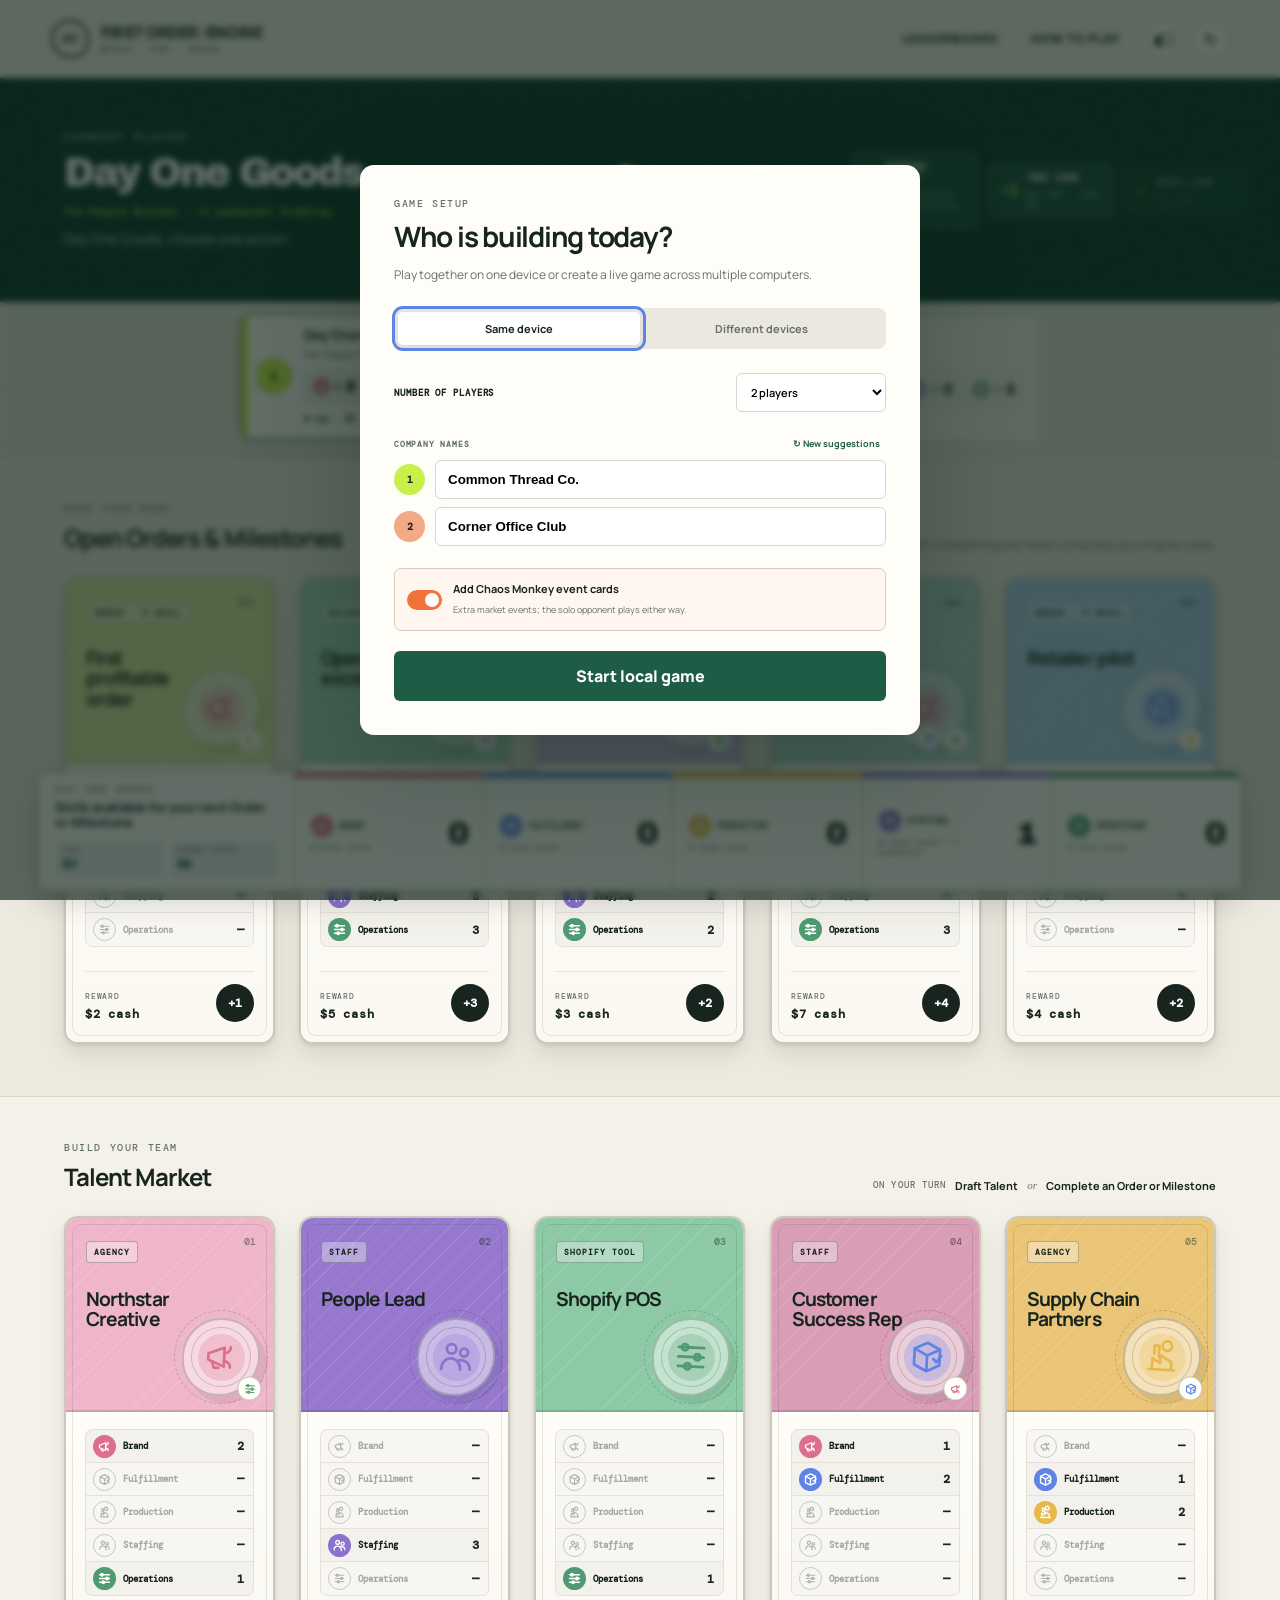
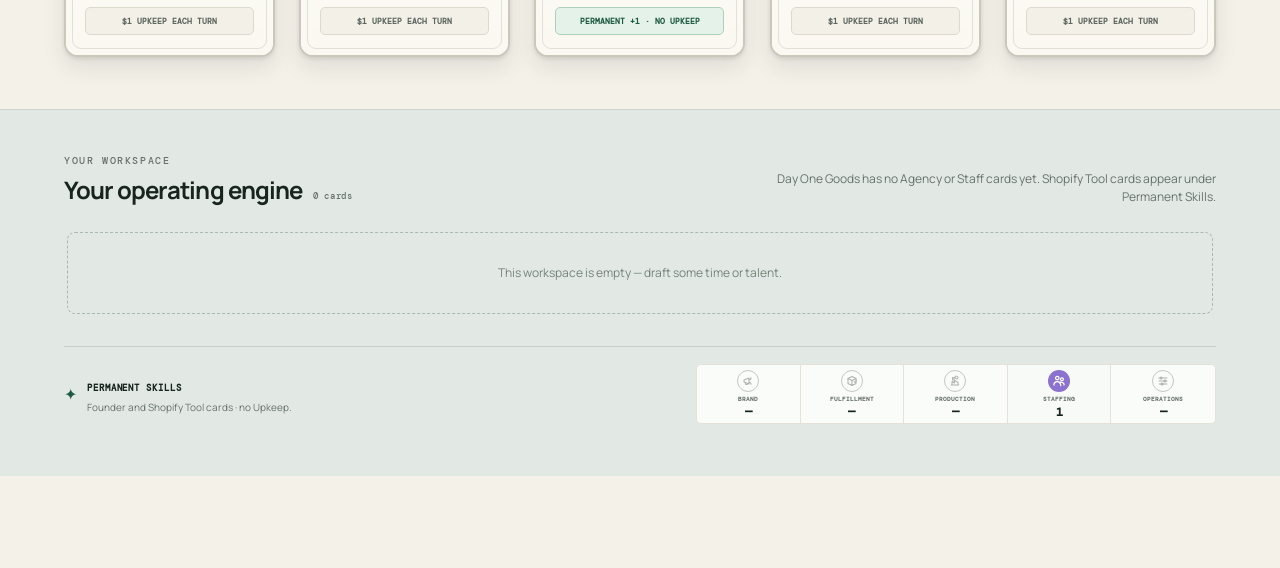
==== index.html @ 37255862 "fix: align terminology and tighten economy Assisted-By: devx/98d678c0-163e-4b59-8413-fe8a7dbfac57" ====
<!doctype html>
<html lang="en">
<head>
  <meta charset="UTF-8" />
  <meta name="viewport" content="width=device-width, initial-scale=1.0" />
  <meta name="theme-color" content="#f3f0e8" />
  <link rel="icon" href="favicon.svg" type="image/svg+xml" />
  <title>FIRST ORDER: ENGINE — an entrepreneur card game</title>
  <link rel="preconnect" href="https://fonts.googleapis.com" />
  <link rel="preconnect" href="https://fonts.gstatic.com" crossorigin />
  <link href="https://fonts.googleapis.com/css2?family=Archivo+Black&family=DM+Mono:wght@400;500&family=Manrope:wght@400;600;700;800&display=swap" rel="stylesheet" />
  <link rel="stylesheet" href="styles.css" />
  <script>
    window.quickReady = Promise.resolve(false);
    if (location.hostname.endsWith(".quick.shopify.io")) {
      window.quickReady = new Promise((resolve) => {
        const script = document.createElement("script");
        script.src = "/client/quick.js";
        script.onload = () => resolve(true);
        script.onerror = () => resolve(false);
        document.head.appendChild(script);
      });
    }
  </script>
</head>
<body>
  <svg class="icon-sprite" aria-hidden="true">
    <symbol id="icon-brand" viewBox="0 0 24 24"><path d="M4 10v4l10 4V6L4 10Z"/><path d="M14 9.5c2.2 0 4-1.8 4-4M14 14.5c2.2 0 4 1.8 4 4M6.5 15l1.2 4h3"/></symbol>
    <symbol id="icon-fulfillment" viewBox="0 0 24 24"><path d="m4 7 8-4 8 4-8 4-8-4Z"/><path d="M4 7v10l8 4 8-4V7M12 11v10"/><path d="m16 13 2 2 3-4"/></symbol>
    <symbol id="icon-production" viewBox="0 0 24 24"><path d="M4 20h16M6 20v-7l5 3v-5l7 4v5"/><path d="M7 10V5h3v7M15 8a3 3 0 1 0 0-6 3 3 0 0 0 0 6Z"/></symbol>
    <symbol id="icon-staffing" viewBox="0 0 24 24"><circle cx="9" cy="7" r="3"/><circle cx="17" cy="9" r="2.5"/><path d="M3 20c0-4 2.5-7 6-7s6 3 6 7M14 14c3.7-.8 7 1.7 7 5.5"/></symbol>
    <symbol id="icon-operations" viewBox="0 0 24 24"><path d="M4 6h16M4 12h16M4 18h16"/><circle cx="8" cy="6" r="2"/><circle cx="16" cy="12" r="2"/><circle cx="10" cy="18" r="2"/></symbol>
  </svg>
  <div class="grain" aria-hidden="true"></div>
  <header class="topbar">
    <a class="wordmark" href="#" aria-label="First Order home">
      <span class="wordmark-mark">FO</span>
      <span>FIRST ORDER: ENGINE<small>BUILD · PAY · SCALE</small></span>
    </a>
    <div class="top-actions">
      <button class="text-button" id="leaderboardButton">Leaderboard</button>
      <button class="text-button" id="howToPlayButton">How to play</button>
      <button class="icon-button" id="soundButton" aria-label="Toggle sound" title="Toggle sound">◖))</button>
      <button class="icon-button" id="newGameButton" aria-label="Start a new game" title="New game">↻</button>
    </div>
  </header>

  <main>
    <section class="dashboard" aria-label="Company dashboard">
      <div class="company-intro">
        <p class="eyebrow">CURRENT PLAYER</p>
        <h1 id="companyName">Day One Goods</h1>
        <p class="founder-label" id="founderLabel"></p>
        <p id="turnPrompt">Build something people want.</p>
      </div>
      <div class="score-card">
        <div class="chaos-banner" id="chaosBanner" hidden></div>
        <div class="endgame-banner" id="endgameBanner" hidden></div>
        <div class="score-copy"><span>REPUTATION</span><strong><b id="score">0</b> / <span id="goal">20</span></strong></div>
        <div class="progress-track"><span id="scoreProgress"></span></div>
      </div>
      <div class="company-metrics">
        <div><span class="metric-icon cash-icon">$</span><p><b id="cash">5</b><small>CASH</small></p></div>
        <div><span class="metric-icon turn-icon">T</span><p><b id="turn">1</b><small>TURN</small></p></div>
        <div><span class="metric-icon debt-icon">L</span><p><b id="debt">0</b><small>LOAN DUE</small></p></div>
        <div class="cash-actions">
          <button class="invest-button" id="refreshMarketButton" disabled><span>↻</span><p>REFRESH MARKET<small>$1 · Orders & Milestones stay</small></p></button>
          <button class="invest-button" id="takeLoanButton"><span>+$</span><p>TAKE LOAN<small>Get $5 · owe $8</small></p></button>
          <button class="invest-button" id="repayLoanButton" disabled><span>✓</span><p>REPAY LOAN<small>Pay $8</small></p></button>
        </div>
      </div>
    </section>
    <nav class="player-strip" id="playerStrip" aria-label="Players"></nav>

    <section class="board-section milestones-section">
      <div class="section-heading">
        <div><p class="eyebrow">MAKE YOUR MARK</p><h2>Open Orders & Milestones</h2></div>
        <p>Each requires 3–8 total skill. Completing one never consumes your engine cards.</p>
      </div>
      <div class="card-row milestone-row" id="milestoneRow" aria-live="polite"></div>
    </section>

    <section class="board-section market-section">
      <div class="section-heading">
        <div><p class="eyebrow">BUILD YOUR TEAM</p><h2>Talent Market</h2></div>
        <div class="turn-choice"><span>ON YOUR TURN</span><b>Draft Talent</b><i>or</i><b>Complete an Order or Milestone</b></div>
      </div>
      <div class="card-row market-row" id="marketRow" aria-live="polite"></div>
    </section>

    <section class="workspace">
      <div class="section-heading hand-heading">
        <div><p class="eyebrow">YOUR WORKSPACE</p><h2>Your operating engine <span id="handCount">0 cards</span></h2></div>
        <p id="handHint">Draft from the Talent Market to build your engine.</p>
      </div>
      <div class="skill-bank" id="skillBank" aria-label="Combined available skills"></div>
      <div class="hand" id="hand"></div>
      <div class="strengths">
        <div class="strengths-title"><span>✦</span><p><b>PERMANENT SKILLS</b><small>Founder and Shopify Tool cards · no Upkeep.</small></p></div>
        <div class="strength-list" id="strengthList"></div>
      </div>
    </section>
  </main>

  <div class="toast" id="toast" role="status" aria-live="polite"></div>

  <dialog id="objectiveDialog" class="game-dialog">
    <button class="dialog-close" id="objectiveClose" aria-label="Close">×</button>
    <div id="objectiveContent"></div>
  </dialog>

  <dialog id="rulesDialog" class="game-dialog rules-dialog">
    <button class="dialog-close" id="rulesClose" aria-label="Close">×</button>
    <p class="eyebrow">QUICK START</p>
    <h2>Build a durable engine to reach 20.</h2>
    <ol>
      <li><span>01</span><div><b>Start with cash and a Founder.</b><p>The first company starts with $5; each later company starts with $1 more. Your Founder provides one permanent skill. Draft from the Talent Market or complete an Order or Milestone each turn.</p></div></li>
      <li><span>02</span><div><b>Choose how you scale.</b><p>Agency and Staff cards provide 2–3 skill points but each costs $1 Upkeep. Shopify Tool cards provide one permanent skill with no Upkeep.</p></div></li>
      <li><span>03</span><div><b>Pay—or make cuts.</b><p>At the start of your turn, pay the full Upkeep or discard Agency and Staff cards until you can afford it.</p></div></li>
      <li><span>04</span><div><b>Borrow carefully.</b><p>A loan gives you $5 immediately but creates $8 of debt. Repaying $8 uses your turn. You cannot win while any loan remains.</p></div></li>
      <li><span>05</span><div><b>Your engine is persistent.</b><p>Completing Orders and Milestones earns Cash and Reputation without discarding engine cards. Each requires 3–8 total skill points, split across its listed skills.</p></div></li>
      <li><span>06</span><div><b>Win with 20 reputation and no debt.</b><p>Solo games finish immediately. Multiplayer games finish the current round, play one final round, and award the win to the most reputable debt-free company.</p></div></li>
      <li><span>07</span><div><b>Play against the Chaos Monkey solo.</b><p>After every solo turn, the monkey takes one card from the Talent Market. It has a 1-in-5 chance to remove an open Order or Milestone instead. Optional event cards add even more chaos.</p></div></li>
    </ol>
    <button class="primary-button" id="rulesStart">Let's build</button>
  </dialog>

  <dialog id="setupDialog" class="game-dialog setup-dialog">
    <p class="eyebrow">GAME SETUP</p>
    <h2>Who is building today?</h2>
    <p class="setup-copy">Play together on one device or create a live game across multiple computers.</p>
    <div class="mode-tabs" role="tablist">
      <button class="active" id="localModeButton" role="tab">Same device</button>
      <button id="onlineModeButton" role="tab">Different devices</button>
    </div>
    <div id="localSetupPanel">
      <label class="player-count-label">NUMBER OF PLAYERS
        <select id="playerCount"><option value="1">1 player · play against Chaos Monkey</option><option value="2" selected>2 players</option><option value="3">3 players</option><option value="4">4 players</option></select>
      </label>
      <div class="setup-names-heading"><span>COMPANY NAMES</span><button id="shuffleNamesButton" type="button">↻ New suggestions</button></div>
      <div class="player-inputs" id="playerInputs"></div>
      <label class="chaos-toggle"><input id="localChaosToggle" type="checkbox" checked /><span></span><p><b>Add Chaos Monkey event cards</b><small>Extra market events; the solo opponent plays either way.</small></p></label>
      <button class="primary-button" id="startGameButton">Start local game</button>
    </div>
    <div id="onlineSetupPanel" hidden>
      <label class="online-name-label">YOUR COMPANY NAME<input id="onlineCompanyName" maxlength="28" /></label>
      <div class="online-actions">
        <div><b>Create a game</b><p>Choose the table size and share an invite code.</p><select id="onlinePlayerCount"><option value="1">1 player · play against Chaos Monkey</option><option value="2" selected>2 players</option><option value="3">3 players</option><option value="4">4 players</option></select><label class="mini-check"><input id="onlineChaosToggle" type="checkbox" checked /> Add event cards</label><button class="primary-button" id="createOnlineButton">Create game</button></div>
        <div><b>Join a game</b><p>Enter the five-letter code from the host.</p><input id="joinCodeInput" maxlength="5" placeholder="ABCDE" /><button class="secondary-button" id="joinOnlineButton">Join game</button></div>
      </div>
      <p class="quick-note" id="quickNote">Online play is available on the Shopify Quick deployment.</p>
    </div>
  </dialog>

  <dialog id="lobbyDialog" class="game-dialog lobby-dialog">
    <p class="eyebrow">LIVE GAME LOBBY</p><h2>Invite your fellow founders</h2>
    <div class="invite-code"><span>GAME CODE</span><strong id="lobbyCode">ABCDE</strong><button id="copyInviteButton">Copy invite link</button></div>
    <div class="lobby-players" id="lobbyPlayers"></div>
    <p id="lobbyStatus">Waiting for players…</p>
    <button class="primary-button" id="launchOnlineButton" disabled>Start game</button>
  </dialog>

  <dialog id="chaosDialog" class="game-dialog chaos-dialog">
    <div class="chaos-face">🙈</div><p class="eyebrow">CHAOS MONKEY</p><h2 id="chaosTitle">Well, that escalated.</h2><p id="chaosDescription"></p>
    <div id="discardChoices"></div><button class="primary-button" id="chaosContinueButton">Continue</button>
  </dialog>

  <dialog id="upkeepDialog" class="game-dialog upkeep-dialog">
    <p class="eyebrow">TURN UPKEEP</p><h2 id="upkeepTitle">Pay your team</h2><p id="upkeepSummary"></p>
    <div id="upkeepCards" class="upkeep-cards"></div>
    <div class="upkeep-actions"><button class="secondary-button" id="upkeepLoanButton">Take $5 loan</button><button class="primary-button" id="payUpkeepButton">Pay upkeep</button></div>
  </dialog>

  <dialog id="leaderboardDialog" class="game-dialog leaderboard-dialog">
    <button class="dialog-close" id="leaderboardClose" aria-label="Close">×</button>
    <p class="eyebrow">PLAY AGAINST CHAOS MONKEY</p><h2>Fastest founders</h2><div id="leaderboardList"></div>
  </dialog>

  <dialog id="winDialog" class="game-dialog win-dialog">
    <p class="eyebrow">YOU BUILT SOMETHING REAL</p>
    <div class="win-mark">✦</div>
    <h2 id="winnerHeading"><span id="winnerName">Day One Goods</span> wins!</h2>
    <p><b id="finalScore">20 reputation</b> after <b id="finalTurns">12 total turns</b>.</p>
    <button class="secondary-button" id="viewLeaderboardButton">View Chaos Monkey leaderboard</button>
    <button class="primary-button" id="playAgainButton">Play again</button>
  </dialog>

  <script type="module" src="game.js"></script>
</body>
</html>
---- styles.css ----
:root {
  --ink: #18251f;
  --muted: #67716b;
  --paper: #f4f1e9;
  --white: #fffdf8;
  --line: #d8d5cb;
  --green: #1f5c45;
  --green-dark: #123d2e;
  --lime: #c8f04b;
  --orange: #f1733a;
  --blue: #5d84e6;
  --gold: #e7b84a;
  --pink: #dc6f8e;
  --shadow: 0 8px 24px rgba(28, 42, 34, .08), 0 2px 5px rgba(28, 42, 34, .07);
}

* { box-sizing: border-box; }
html { scroll-behavior: smooth; }
body { margin: 0; padding-bottom: 92px; color: var(--ink); background: var(--paper); font-family: Manrope, sans-serif; }
button { font: inherit; color: inherit; }
.icon-sprite { position: absolute; width: 0; height: 0; overflow: hidden; }
.skill-icon { width: 16px; height: 16px; flex: 0 0 auto; fill: none; stroke: currentColor; stroke-width: 1.8; stroke-linecap: round; stroke-linejoin: round; }
button:focus-visible, .game-card:focus-visible { outline: 3px solid var(--blue); outline-offset: 3px; }
.grain { position: fixed; inset: 0; z-index: 10; pointer-events: none; opacity: .025; background-image: url("data:image/svg+xml,%3Csvg viewBox='0 0 180 180' xmlns='http://www.w3.org/2000/svg'%3E%3Cfilter id='n'%3E%3CfeTurbulence type='fractalNoise' baseFrequency='.8' numOctaves='4' stitchTiles='stitch'/%3E%3C/filter%3E%3Crect width='100%25' height='100%25' filter='url(%23n)'/%3E%3C/svg%3E"); }

.topbar { height: 78px; padding: 0 clamp(22px, 4vw, 64px); display: flex; align-items: center; justify-content: space-between; border-bottom: 1px solid var(--line); background: rgba(244,241,233,.92); backdrop-filter: blur(12px); position: sticky; top: 0; z-index: 8; }
.wordmark { display: flex; align-items: center; gap: 12px; color: inherit; text-decoration: none; font-weight: 800; letter-spacing: -.03em; line-height: 1; }
.wordmark small { display: block; margin-top: 5px; color: var(--muted); font-family: "DM Mono", monospace; font-size: 8px; letter-spacing: .16em; }
.wordmark-mark { width: 38px; height: 38px; border: 2px solid var(--ink); border-radius: 50% 50% 45% 55%; display: grid; place-items: center; font-size: 12px; transform: rotate(-5deg); }
.top-actions { display: flex; align-items: center; gap: 10px; }
.text-button, .icon-button { border: 0; background: transparent; cursor: pointer; }
.text-button { font-size: 12px; font-weight: 800; text-transform: uppercase; letter-spacing: .08em; margin-right: 10px; }
.icon-button { width: 36px; height: 36px; border: 1px solid var(--line); border-radius: 50%; background: var(--white); }

main { overflow: hidden; }
.dashboard { min-height: 224px; padding: 38px clamp(22px, 5vw, 76px); background: var(--green-dark); color: white; display: grid; grid-template-columns: minmax(320px, 1fr) minmax(280px, 420px) minmax(520px, auto); align-items: center; gap: 32px; }
.eyebrow { margin: 0 0 7px; font: 500 10px/1 "DM Mono", monospace; letter-spacing: .16em; text-transform: uppercase; color: var(--muted); }
.dashboard .eyebrow { color: #9fc5b4; }
.company-intro .eyebrow { margin-bottom: 11px; font-size: 11px; }
.company-intro h1 { max-width: 520px; margin: 0; font-family: "Archivo Black", Manrope, sans-serif; font-size: clamp(30px, 3.1vw, 43px); font-weight: 400; letter-spacing: -.055em; line-height: .98; text-wrap: balance; }
.company-intro > p:last-child { margin: 10px 0 0; font-size: 14px; color: #c9d8d1; }
.company-intro .founder-label { margin: 12px 0 0; color: var(--lime); font: 500 10px "DM Mono"; letter-spacing: .035em; line-height: 1.4; }
.cash-actions { display: flex; gap: 7px; }
.cash-actions .invest-button { min-width: 126px; }
.score-card { margin-right: 18px; text-align: center; }
.chaos-banner { margin: -9px 0 13px; padding: 8px 11px; border: 1px solid rgba(200,240,75,.38); border-radius: 6px; background: rgba(200,240,75,.09); text-align: left; }
.chaos-banner b { display: block; color: var(--lime); font-size: 10px; }
.chaos-banner span { display: block; margin-top: 3px; color: #c2d1ca; font-size: 8px; }
.endgame-banner { margin: -9px 0 13px; padding: 9px 11px; border: 1px solid rgba(241,184,74,.52); border-radius: 6px; background: rgba(241,184,74,.13); text-align: left; }
.endgame-banner b { display: block; color: #ffd873; font: 700 9px "DM Mono"; letter-spacing: .1em; }
.endgame-banner span { display: block; margin-top: 4px; color: #d9e1dd; font-size: 9px; }
.score-copy { display: flex; align-items: baseline; justify-content: space-between; margin-bottom: 12px; font: 500 11px "DM Mono", monospace; letter-spacing: .14em; color: #aac4b8; }
.score-copy strong { color: white; font: 700 19px Manrope, sans-serif; letter-spacing: 0; }
.score-copy b { font-size: 40px; }
.progress-track { height: 9px; background: rgba(255,255,255,.14); border-radius: 99px; overflow: hidden; }
.progress-track span { display: block; width: 0; height: 100%; border-radius: inherit; background: var(--lime); transition: width .4s ease; }
.company-metrics { justify-self: end; display: flex; align-items: center; gap: 22px; }
.company-metrics > div { display: flex; align-items: center; gap: 9px; }
.metric-icon { width: 31px; height: 31px; display: grid; place-items: center; border: 1px solid #527263; border-radius: 50%; color: var(--lime); font: 500 12px "DM Mono"; }
.company-metrics p { margin: 0; line-height: 1; }
.company-metrics b { font-size: 20px; }
.company-metrics small { display: block; margin-top: 5px; color: #9fc0b1; font: 500 8px "DM Mono"; letter-spacing: .14em; }
.invest-button { display: flex; gap: 8px; align-items: center; border: 1px solid #527263; background: #1e513f; color: white; padding: 8px 12px; border-radius: 8px; cursor: pointer; text-align: left; }
.invest-button span { color: var(--lime); }
.invest-button p { font: 700 9px "DM Mono"; letter-spacing: .08em; }
.invest-button:disabled { opacity: .4; cursor: not-allowed; }
.player-strip { min-height: 120px; padding: 15px clamp(22px, 5vw, 76px); display: flex; justify-content: center; gap: 11px; border-bottom: 1px solid #c9c7bd; background: #e8e5dc; }
.player-chip { position: relative; min-width: 265px; max-width: 395px; flex: 1; display: grid; grid-template-columns: auto 1fr auto; align-items: center; gap: 8px 12px; overflow: hidden; padding: 13px 15px; border: 1px solid #cbc8be; border-radius: 10px; background: rgba(255,253,248,.72); opacity: .76; transition: transform .2s ease, box-shadow .2s ease, opacity .2s ease; }
.player-chip::before { content: ""; position: absolute; inset: 0 auto 0 0; width: 5px; background: var(--player-color); opacity: .7; }
.player-chip.active { border-color: var(--green); background: var(--white); box-shadow: 0 8px 22px rgba(28,42,34,.14); opacity: 1; transform: translateY(-3px); }
.player-chip.active::before { width: 7px; opacity: 1; }
.player-dot { width: 36px; height: 36px; flex: 0 0 auto; display: grid; place-items: center; border-radius: 50%; background: var(--player-color); box-shadow: inset 0 0 0 1px rgba(24,37,31,.1); font: 700 12px "DM Mono"; }
.player-chip p { min-width: 0; margin: 0; line-height: 1.05; }
.player-chip b { display: block; overflow: hidden; font-size: 14px; letter-spacing: -.02em; text-overflow: ellipsis; white-space: nowrap; }
.player-chip p small { display: block; margin-top: 7px; color: var(--muted); font: 500 9px "DM Mono"; line-height: 1.25; }
.player-chip em { grid-column: 3; grid-row: 1; padding: 4px 6px; border-radius: 3px; background: #e5f1d1; color: var(--green); font: 700 8px "DM Mono"; letter-spacing: .08em; }
.player-skills { grid-column: 2 / 4; display: grid; grid-template-columns: repeat(5, 1fr); gap: 3px; }
.player-skills span { display: flex; justify-content: center; align-items: center; gap: 5px; min-height: 36px; padding: 6px 7px; border: 1px solid #dcd9cf; border-radius: 5px; background: #f1efe9; font: 700 15px "DM Mono"; box-shadow: inset 0 1px 0 rgba(255,255,255,.7); }
.player-skills .skill-icon { width: 17px; height: 17px; padding: 3px; border-radius: 50%; background: var(--stat-color); color: white; stroke-width: 2.2; }
.player-skills small { color: #626e67; font: 700 10px "DM Mono"; }
.player-score { grid-column: 2 / 4; color: #526159; font: 700 9px "DM Mono"; letter-spacing: .02em; }
.player-chip .player-dot { grid-row: 1 / 4; }
.monkey-chip { align-content: center; border-color: #dfb18f; background: #fff4e9; }
.monkey-chip > strong { grid-column: 2; color: var(--orange); font: 700 13px "DM Mono"; }
.monkey-chip > small { grid-column: 2 / 4; color: var(--muted); font: 600 8px "DM Mono"; text-transform: uppercase; }

.board-section, .workspace { padding: 46px clamp(22px, 5vw, 76px) 52px; }
.milestones-section { background: #ece9df; border-bottom: 1px solid var(--line); }
.market-section { background: var(--paper); }
.section-heading { display: flex; justify-content: space-between; align-items: end; gap: 20px; margin-bottom: 23px; }
.section-heading h2 { margin: 0; font-size: 24px; letter-spacing: -.04em; }
.section-heading > p { max-width: 440px; margin: 0; font-size: 12px; line-height: 1.5; color: var(--muted); text-align: right; }
.turn-choice { display: flex; align-items: center; gap: 9px; font-size: 11px; }
.turn-choice span { font: 500 9px "DM Mono"; color: var(--muted); letter-spacing: .12em; }
.turn-choice i { color: var(--muted); font-family: Georgia, serif; }
.card-row { display: grid; gap: clamp(13px, 2vw, 24px); }
.milestone-row { grid-template-columns: repeat(5, minmax(165px, 1fr)); }
.market-row { grid-template-columns: repeat(5, minmax(165px, 1fr)); }

.game-card { min-width: 0; border: 2px solid #cbc7bb; border-radius: 14px; background: var(--white); box-shadow: 0 10px 22px rgba(28,42,34,.1), 0 2px 4px rgba(28,42,34,.1), inset 0 0 0 3px rgba(255,255,255,.55); text-align: left; padding: 0; cursor: pointer; overflow: hidden; position: relative; transition: transform .18s ease, box-shadow .18s ease, opacity .18s ease; animation: deal-in .35s both; }
.game-card::after { content: ""; position: absolute; inset: 6px; z-index: 3; border: 1px solid rgba(24,37,31,.11); border-radius: 9px; pointer-events: none; }
.game-card:hover { transform: translateY(-7px) rotate(-.5deg); box-shadow: 0 20px 38px rgba(28,42,34,.17), 0 3px 7px rgba(28,42,34,.1); }
.game-card:disabled { cursor: not-allowed; filter: saturate(.55); opacity: .62; }
.game-card:disabled:hover { transform: none; box-shadow: var(--shadow); }
.card-top { min-height: 184px; padding: 20px; position: relative; overflow: hidden; border-bottom: 2px solid rgba(24,37,31,.16); }
.card-top::before { content: ""; position: absolute; inset: 0; opacity: .22; background-image: repeating-linear-gradient(135deg, transparent 0 13px, rgba(255,255,255,.55) 13px 14px); }
.card-kind { position: relative; z-index: 2; display: inline-flex; margin: 0 0 24px; padding: 5px 7px; border: 1px solid rgba(24,37,31,.28); border-radius: 4px; background: rgba(255,255,255,.34); font: 600 8px "DM Mono"; letter-spacing: .12em; text-transform: uppercase; }
.card-top h3 { position: relative; z-index: 2; max-width: 67%; margin: 0; font-size: clamp(18px, 1.5vw, 24px); letter-spacing: -.048em; line-height: 1.06; text-wrap: balance; }
.card-body { position: relative; padding: 17px 19px 20px; background: linear-gradient(180deg, #fffdf8, #faf8f1); }
.card-art { position: absolute; z-index: 1; right: 13px; bottom: 14px; width: 78px; height: 78px; display: grid; place-items: center; border: 2px solid rgba(24,37,31,.22); border-radius: 50% 47% 52% 45%; background: rgba(255,255,255,.48); color: var(--ink); transform: rotate(3deg); box-shadow: 7px 7px 0 rgba(24,37,31,.08); }
.card-art::before, .card-art::after { content: ""; position: absolute; border: 1px solid rgba(24,37,31,.19); border-radius: 50%; }
.card-art::before { width: 58px; height: 58px; }
.card-art::after { width: 92px; height: 92px; border-style: dashed; }
.card-art .art-main { position: relative; z-index: 2; width: 38px; height: 38px; color: var(--art-color); stroke-width: 1.7; }
.art-sun { position: absolute; width: 47px; height: 47px; border-radius: 50%; background: color-mix(in srgb, var(--art-color) 25%, transparent); }
.art-support { position: absolute; z-index: 2; right: -5px; bottom: -5px; display: flex; gap: 3px; }
.art-support span { width: 24px; height: 24px; display: grid; place-items: center; border: 1px solid rgba(24,37,31,.24); border-radius: 50%; background: #fffdf8; color: var(--art-color); }
.art-support .skill-icon { width: 13px; height: 13px; stroke-width: 2; }
.stat-grid { width: 100%; display: grid; gap: 0; border: 1px solid #e5e1d7; border-radius: 7px; overflow: hidden; background: #f3f1eb; }
.stat-slot { min-height: 33px; display: grid; grid-template-columns: 23px 1fr auto; align-items: center; gap: 7px; padding: 0 9px 0 7px; border-bottom: 1px solid #e5e1d7; font: 600 9px "DM Mono", monospace; }
.stat-slot:last-child { border-bottom: 0; }
.stat-slot .skill-icon { width: 23px; height: 23px; padding: 4px; border-radius: 50%; background: var(--stat-color); color: white; stroke-width: 2.1; }
.stat-slot em { overflow: hidden; font-style: normal; text-overflow: ellipsis; }
.stat-slot strong { min-width: 18px; color: var(--ink); font-size: 12px; text-align: right; }
.stat-slot.empty { color: #a6aaa6; background: rgba(255,255,255,.35); }
.stat-slot.empty .skill-icon { background: transparent; border: 1px solid #c4c7c3; color: #aeb3af; }
.stat-grid.compact { grid-template-columns: repeat(5, minmax(29px, 1fr)); border-radius: 5px; }
.stat-grid.compact .stat-slot { min-height: 54px; display: flex; flex-direction: column; justify-content: center; gap: 3px; padding: 5px 2px; border: 0; border-right: 1px solid #e5e1d7; text-align: center; }
.stat-grid.compact .skill-icon { width: 22px; height: 22px; padding: 4px; }
.stat-grid.compact .stat-slot:last-child { border-right: 0; }
.stat-grid.compact .stat-slot em { width: 100%; color: var(--muted); font-size: 6px; text-transform: uppercase; text-overflow: clip; }
.stat-grid.compact .stat-slot strong { min-width: 0; line-height: 1; text-align: center; }
.reward { display: flex; justify-content: space-between; align-items: end; margin-top: 24px; padding-top: 12px; border-top: 1px solid #e6e2d8; }
.reward p { margin: 0; font: 500 8px "DM Mono"; color: var(--muted); letter-spacing: .1em; }
.reward strong { display: block; margin-top: 5px; font-size: 12px; color: var(--ink); }
.points { width: 38px; height: 38px; display: grid; place-items: center; background: var(--ink); color: white; border-radius: 50%; font: 700 12px "DM Mono"; }
.market-card .card-top { min-height: 194px; color: var(--ink); }
.market-card .card-kind { margin-bottom: 26px; }
.market-card .card-body { min-height: 235px; display: flex; flex-direction: column; justify-content: center; align-items: stretch; }
.card-economy { margin-top: 11px; padding: 8px; border: 1px solid #ddd9cf; border-radius: 5px; background: #f3f0e8; color: #5d675f; font: 700 8px "DM Mono"; text-align: center; text-transform: uppercase; }
.card-economy.tool { border-color: #acd0b9; background: #e5f2e9; color: var(--green); }
.upkeep-label { display: block; margin-top: 9px; color: #8a5d3d; font: 700 8px "DM Mono"; text-transform: uppercase; }
.market-card:nth-child(even):hover { transform: translateY(-5px) rotate(.35deg); }
.card-number { position: absolute; top: 17px; right: 17px; font: 500 10px "DM Mono"; opacity: .5; }

.workspace { background: #e2e9e4; border-top: 1px solid #cad4cc; min-height: 275px; }
.hand-heading h2 span { margin-left: 7px; font: 500 9px "DM Mono"; color: var(--muted); letter-spacing: .08em; }
.skill-bank { position: fixed; z-index: 15; left: clamp(12px, 3vw, 46px); right: clamp(12px, 3vw, 46px); bottom: 9px; display: grid; grid-template-columns: 1.35fr repeat(5, 1fr); gap: 1px; margin: 0; overflow: hidden; border: 1px solid #9eaea2; border-radius: 9px; background: #bdcbc1; box-shadow: 0 9px 30px rgba(20,38,29,.2); }
.skill-bank-title, .skill-total { min-height: 105px; padding: 12px 16px; background: var(--white); }
.skill-bank-title { display: flex; flex-direction: column; justify-content: center; }
.skill-bank-title .eyebrow { margin-bottom: 5px; }
.skill-bank-title b { font-size: 13px; line-height: 1.2; letter-spacing: -.015em; }
.bank-economy { display: flex; gap: 6px; margin-top: 9px; }
.bank-economy span { flex: 1; padding: 6px 7px; border-radius: 4px; background: #eef1ec; color: var(--muted); font: 600 6px "DM Mono"; letter-spacing: .06em; }
.bank-economy strong { display: block; margin-top: 2px; color: var(--green); font-size: 12px; }
.skill-total { position: relative; display: grid; grid-template-columns: 1fr auto; align-content: center; border-top: 5px solid var(--stat-color); }
.skill-total > span { display: flex; align-items: center; gap: 6px; color: #59665f; font: 700 9px "DM Mono"; text-transform: uppercase; }
.skill-total > span .skill-icon { width: 22px; height: 22px; padding: 4px; border-radius: 50%; background: var(--stat-color); color: white; stroke-width: 2.1; }
.skill-total strong { grid-row: 1 / 3; grid-column: 2; align-self: center; margin-left: 7px; font-family: "Archivo Black", Manrope, sans-serif; font-size: 32px; font-weight: 400; letter-spacing: -.05em; }
.skill-total small { margin-top: 5px; color: var(--muted); font: 500 8px "DM Mono"; }
.hand { min-height: 86px; display: flex; gap: 12px; overflow-x: auto; padding: 3px 3px 14px; }
.empty-hand { width: 100%; display: grid; place-items: center; min-height: 82px; border: 1px dashed #aab9ae; border-radius: 8px; color: #75837a; font-size: 12px; }
.hand-card { position: relative; flex: 0 0 255px; overflow: hidden; background: var(--white); border: 2px solid #c8d0ca; border-radius: 10px; padding: 14px; text-align: left; box-shadow: 0 5px 12px rgba(28,42,34,.08); }
.hand-card::before, .selectable-card::before { content: ""; position: absolute; inset: 0 0 auto; height: 7px; background: var(--card-color); }
.hand-card-title { display: flex; align-items: center; gap: 8px; margin: 3px 0 11px; }
.hand-card-title .skill-icon { width: 25px; height: 25px; padding: 5px; border-radius: 50%; background: var(--card-color); color: var(--ink); }
.hand-card-title b { display: block; margin: 0; font-size: 12px; }
.strengths { margin-top: 18px; padding-top: 17px; border-top: 1px solid #c4d0c7; display: flex; justify-content: space-between; align-items: center; gap: 20px; }
.strengths-title { display: flex; align-items: center; gap: 10px; }
.strengths-title > span { color: var(--green); }
.strengths-title p { margin: 0; }
.strengths-title b { font: 600 9px "DM Mono"; letter-spacing: .1em; }
.strengths-title small { display: block; margin-top: 4px; color: var(--muted); font-size: 10px; }
.strength-list { width: min(520px, 60%); }
.strength-list .stat-grid { background: #f7faf7; }

.game-dialog { width: min(560px, calc(100% - 30px)); border: 0; border-radius: 14px; padding: 34px; background: var(--white); color: var(--ink); box-shadow: 0 30px 90px rgba(10,30,20,.25); }
.game-dialog::backdrop { background: rgba(9,28,20,.64); backdrop-filter: blur(3px); }
.dialog-close { position: absolute; top: 14px; right: 14px; width: 32px; height: 32px; border: 0; border-radius: 50%; background: #efede6; cursor: pointer; font-size: 20px; }
.rules-dialog h2, .win-dialog h2, .setup-dialog h2 { margin: 8px 0 26px; font-size: 28px; letter-spacing: -.045em; }
.setup-copy { margin: -15px 0 24px; color: var(--muted); font-size: 12px; line-height: 1.55; }
.mode-tabs { display: grid; grid-template-columns: 1fr 1fr; margin-bottom: 24px; padding: 4px; border-radius: 8px; background: #ebe8df; }
.mode-tabs button { padding: 9px; border: 0; border-radius: 5px; background: transparent; color: var(--muted); cursor: pointer; font-size: 11px; font-weight: 700; }
.mode-tabs button.active { background: white; color: var(--ink); box-shadow: 0 2px 7px rgba(28,42,34,.09); }
.player-count-label { display: grid; grid-template-columns: 1fr 150px; align-items: center; margin-bottom: 24px; font: 600 9px "DM Mono"; letter-spacing: .1em; }
.player-count-label select { padding: 10px; border: 1px solid var(--line); border-radius: 6px; background: white; font: 600 11px Manrope; }
.setup-names-heading { display: flex; justify-content: space-between; align-items: center; margin-bottom: 9px; color: var(--muted); font: 600 8px "DM Mono"; letter-spacing: .1em; }
.setup-names-heading button { border: 0; background: transparent; color: var(--green); cursor: pointer; font: 700 9px Manrope; }
.player-inputs { display: grid; gap: 8px; margin-bottom: 22px; }
.player-inputs label { display: flex; align-items: center; gap: 10px; }
.player-inputs label span { width: 31px; height: 31px; flex: 0 0 auto; display: grid; place-items: center; border-radius: 50%; background: var(--player-color); font: 700 10px "DM Mono"; }
.player-inputs input { width: 100%; padding: 11px 12px; border: 1px solid var(--line); border-radius: 6px; background: white; font-weight: 700; }
.player-inputs input:focus { border-color: var(--green); outline: 2px solid rgba(31,92,69,.12); }
.chaos-toggle { display: flex; align-items: center; gap: 11px; margin: 0 0 20px; padding: 12px; border: 1px solid #d9cbbf; border-radius: 7px; background: #fff7ef; cursor: pointer; }
.chaos-toggle > input { position: absolute; opacity: 0; }
.chaos-toggle > span { width: 35px; height: 20px; padding: 3px; border-radius: 20px; background: #bbb; transition: .2s; }
.chaos-toggle > span::after { content: ""; display: block; width: 14px; height: 14px; border-radius: 50%; background: white; transition: .2s; }
.chaos-toggle input:checked + span { background: var(--orange); }
.chaos-toggle input:checked + span::after { transform: translateX(15px); }
.chaos-toggle p { margin: 0; }
.chaos-toggle b { display: block; font-size: 11px; }
.chaos-toggle small { color: var(--muted); font-size: 9px; }
.online-name-label { display: grid; gap: 7px; margin-bottom: 16px; color: var(--muted); font: 600 8px "DM Mono"; letter-spacing: .1em; }
.online-name-label input, .online-actions input, .online-actions select { width: 100%; padding: 10px; border: 1px solid var(--line); border-radius: 6px; background: white; }
.online-actions { display: grid; grid-template-columns: 1fr 1fr; gap: 12px; }
.online-actions > div { display: flex; flex-direction: column; gap: 9px; padding: 15px; border: 1px solid var(--line); border-radius: 8px; background: #f6f3ec; }
.online-actions b { font-size: 12px; }
.online-actions p { min-height: 32px; margin: -5px 0 2px; color: var(--muted); font-size: 9px; line-height: 1.4; }
.mini-check { font-size: 9px; }
.secondary-button { width: 100%; margin-top: auto; padding: 12px; border: 1px solid var(--green); border-radius: 6px; background: white; color: var(--green); cursor: pointer; font-weight: 800; }
.quick-note { margin: 13px 0 0; color: var(--muted); font-size: 9px; text-align: center; }
.lobby-dialog h2 { margin: 8px 0 22px; letter-spacing: -.04em; }
.invite-code { display: grid; grid-template-columns: 1fr auto; padding: 14px; border-radius: 9px; background: var(--green-dark); color: white; }
.invite-code span { font: 500 8px "DM Mono"; color: #9fc5b4; letter-spacing: .12em; }
.invite-code strong { grid-row: 2; font: 700 30px "DM Mono"; letter-spacing: .18em; }
.invite-code button { grid-row: 1 / 3; grid-column: 2; align-self: center; border: 1px solid #527263; border-radius: 5px; background: #1e513f; color: white; padding: 9px; cursor: pointer; font-size: 9px; }
.lobby-players { display: grid; gap: 7px; margin: 18px 0 13px; }
.lobby-seat { display: flex; align-items: center; gap: 10px; padding: 9px; border: 1px dashed var(--line); border-radius: 7px; color: var(--muted); }
.lobby-seat.filled { border-style: solid; color: var(--ink); background: #f7f5ef; }
.lobby-seat span { width: 27px; height: 27px; display: grid; place-items: center; border-radius: 50%; background: var(--player-color); font: 700 9px "DM Mono"; }
.lobby-seat b { font-size: 11px; }
#lobbyStatus { color: var(--muted); font-size: 10px; text-align: center; }
.chaos-dialog { text-align: center; border: 3px solid var(--orange); }
.chaos-face { width: 72px; height: 72px; display: grid; place-items: center; margin: -4px auto 15px; border-radius: 50%; background: #ffe0cc; font-size: 35px; }
.chaos-dialog h2 { margin: 7px 0 9px; font-size: 25px; letter-spacing: -.04em; }
.chaos-dialog > p:not(.eyebrow) { margin: 0 auto 22px; max-width: 380px; color: var(--muted); font-size: 12px; line-height: 1.5; }
.discard-grid { display: grid; grid-template-columns: repeat(2, 1fr); gap: 8px; margin-bottom: 20px; max-height: 300px; overflow: auto; }
.discard-grid > button { padding: 10px; border: 1px solid var(--line); border-radius: 7px; background: white; cursor: pointer; text-align: left; }
.discard-grid > button:hover { border-color: var(--orange); }
.discard-grid b { display: block; margin-bottom: 8px; font-size: 10px; }
.rules-dialog ol { list-style: none; margin: 0 0 26px; padding: 0; }
.rules-dialog li { display: flex; gap: 17px; padding: 14px 0; border-top: 1px solid var(--line); }
.rules-dialog li > span { color: var(--green); font: 500 10px "DM Mono"; }
.rules-dialog li b { font-size: 13px; }
.rules-dialog li p { margin: 3px 0 0; color: var(--muted); font-size: 11px; line-height: 1.5; }
.primary-button { width: 100%; border: 0; padding: 14px 18px; border-radius: 6px; background: var(--green); color: white; font-weight: 800; cursor: pointer; }
.objective-header { margin: -34px -34px 25px; padding: 32px 34px 25px; background: #dce9a4; }
.objective-header h2 { margin: 8px 0 5px; letter-spacing: -.04em; }
.objective-header p:last-child { margin: 0; color: #52604e; font-size: 12px; }
.objective-progress { margin: 20px 0; }
.objective-progress h3 { font-size: 12px; }
.engine-note { margin: 18px 0 4px; padding: 13px 14px; border: 1px solid #b9d3c2; border-radius: 7px; background: #edf5ef; }
.engine-note b { font-size: 11px; }
.engine-note p { margin: 4px 0 0; color: var(--muted); font-size: 10px; line-height: 1.45; }
.requirement-line { display: grid; grid-template-columns: 1fr 50px 55px 96px; align-items: center; gap: 10px; margin: 9px 0; font-size: 11px; }
.outsource-controls { display: flex; justify-content: flex-end; align-items: center; gap: 4px; }
.outsource-controls button { min-width: 31px; height: 25px; border: 1px solid #c9c6bc; border-radius: 4px; background: white; color: var(--green); cursor: pointer; font: 700 9px "DM Mono"; }
.outsource-controls button:disabled { opacity: .35; cursor: not-allowed; }
.outsource-controls b { font: 700 9px "DM Mono"; }
.requirement-line .bar { height: 6px; border-radius: 9px; background: #ebe8df; overflow: hidden; }
.requirement-line .bar i { display: block; height: 100%; background: var(--stat-color); transition: width .2s; }
.requirement-line strong { text-align: right; font: 500 10px "DM Mono"; }
.select-cards { display: grid; grid-template-columns: repeat(2, 1fr); gap: 8px; max-height: 240px; overflow: auto; }
.selectable-card { position: relative; overflow: hidden; border: 2px solid var(--line); border-radius: 9px; padding: 12px; background: white; cursor: pointer; text-align: left; }
.selectable-card.selected { border-color: var(--green); background: #eaf2ed; box-shadow: inset 0 0 0 1px var(--green); }
.selectable-card > b { display: block; font-size: 11px; margin-bottom: 7px; }
.dialog-actions { display: flex; align-items: center; gap: 15px; margin-top: 22px; }
.dialog-actions .primary-button { flex: 1; }
.dialog-actions .primary-button:disabled { opacity: .4; cursor: not-allowed; }
.dialog-actions small { color: var(--muted); }
.upkeep-dialog h2, .leaderboard-dialog h2 { margin: 8px 0 10px; font-size: 27px; letter-spacing: -.04em; }
.upkeep-dialog > p:not(.eyebrow) { margin: 0 0 18px; color: var(--muted); font-size: 11px; line-height: 1.5; }
.upkeep-cards { display: grid; grid-template-columns: repeat(2, 1fr); gap: 7px; max-height: 290px; overflow: auto; }
.upkeep-cards button { position: relative; display: grid; gap: 3px; overflow: hidden; padding: 13px 11px 10px; border: 1px solid var(--line); border-radius: 7px; background: white; cursor: pointer; text-align: left; }
.upkeep-cards button::before { content: ""; position: absolute; inset: 0 0 auto; height: 5px; background: var(--card-color); }
.upkeep-cards button span, .upkeep-cards button small { color: var(--muted); font: 600 7px "DM Mono"; text-transform: uppercase; }
.upkeep-cards button b { font-size: 11px; }
.upkeep-cards button:hover { border-color: var(--orange); background: #fff7ef; }
.upkeep-actions { display: grid; grid-template-columns: 1fr 1.3fr; gap: 9px; margin-top: 18px; }
.upkeep-actions .secondary-button { margin: 0; }
.leaderboard-row { display: grid; grid-template-columns: 32px 1fr auto; align-items: center; gap: 10px; padding: 12px 0; border-top: 1px solid var(--line); }
.leaderboard-row > b { width: 27px; height: 27px; display: grid; place-items: center; border-radius: 50%; background: var(--lime); font: 700 9px "DM Mono"; }
.leaderboard-row p { margin: 0; }
.leaderboard-row strong { display: block; font-size: 12px; }
.leaderboard-row small { display: block; margin-top: 3px; color: var(--muted); font-size: 8px; }
.leaderboard-row > span { font: 700 14px "DM Mono"; }
.leaderboard-loading { padding: 28px; color: var(--muted); text-align: center; }
.win-dialog { text-align: center; }
.win-mark { width: 88px; height: 88px; margin: 18px auto; display: grid; place-items: center; border-radius: 50%; background: var(--lime); color: var(--green-dark); font-size: 38px; }
.toast { position: fixed; left: 50%; bottom: 22px; z-index: 20; transform: translate(-50%, 20px); opacity: 0; background: var(--ink); color: white; padding: 11px 17px; border-radius: 6px; font-size: 12px; pointer-events: none; transition: .25s; }
.toast.show { transform: translate(-50%, 0); opacity: 1; }

@keyframes deal-in { from { opacity: 0; transform: translateX(-16px) scale(.97); } }
@media (prefers-reduced-motion: reduce) {
  *, *::before, *::after { scroll-behavior: auto !important; animation-duration: .01ms !important; animation-iteration-count: 1 !important; transition-duration: .01ms !important; }
}
@media (max-width: 1200px) {
  .dashboard { grid-template-columns: 1fr 1fr; }
  .score-card { grid-row: 2; grid-column: 1 / -1; }
  .company-metrics { justify-self: end; }
  .milestone-row { grid-template-columns: repeat(2, 1fr); }
  .market-row { grid-template-columns: repeat(3, 1fr); }
}
@media (max-width: 680px) {
  .topbar { height: 66px; }
  .text-button { display: none; }
  .dashboard { grid-template-columns: 1fr; gap: 25px; padding-top: 28px; }
  .company-metrics { justify-self: start; flex-wrap: wrap; }
  .cash-actions { flex-wrap: wrap; }
  .player-strip { justify-content: start; overflow-x: auto; }
  .player-chip { min-width: 175px; }
  .score-card { grid-row: auto; grid-column: auto; width: 100%; }
  .section-heading { align-items: start; flex-direction: column; }
  .section-heading > p { text-align: left; }
  .turn-choice { flex-wrap: wrap; }
  .milestone-row, .market-row { display: flex; overflow-x: auto; padding: 5px 5px 20px; scroll-snap-type: x mandatory; }
  .milestone-row .game-card { flex: 0 0 270px; scroll-snap-align: start; }
  .market-row .game-card { flex: 0 0 225px; scroll-snap-align: start; }
  body { padding-bottom: 105px; }
  .skill-bank { left: 6px; right: 6px; bottom: 5px; grid-template-columns: 150px repeat(5, minmax(68px, 1fr)); overflow-x: auto; }
  .skill-bank-title { min-width: 150px; padding: 9px; }
  .skill-bank-title > b { display: none; }
  .bank-economy { margin-top: 5px; }
  .skill-total { min-width: 78px; padding: 10px 8px; }
  .skill-total > span { font-size: 6px; }
  .skill-total strong { font-size: 23px; }
  .strengths { align-items: start; flex-direction: column; }
  .strength-list { width: 100%; }
  .online-actions { grid-template-columns: 1fr; }
  .discard-grid, .upkeep-cards { grid-template-columns: 1fr; }
  .requirement-line { grid-template-columns: 1fr 45px 45px; }
  .outsource-controls { grid-column: 1 / -1; justify-content: flex-start; }
  .select-cards { grid-template-columns: 1fr; }
}
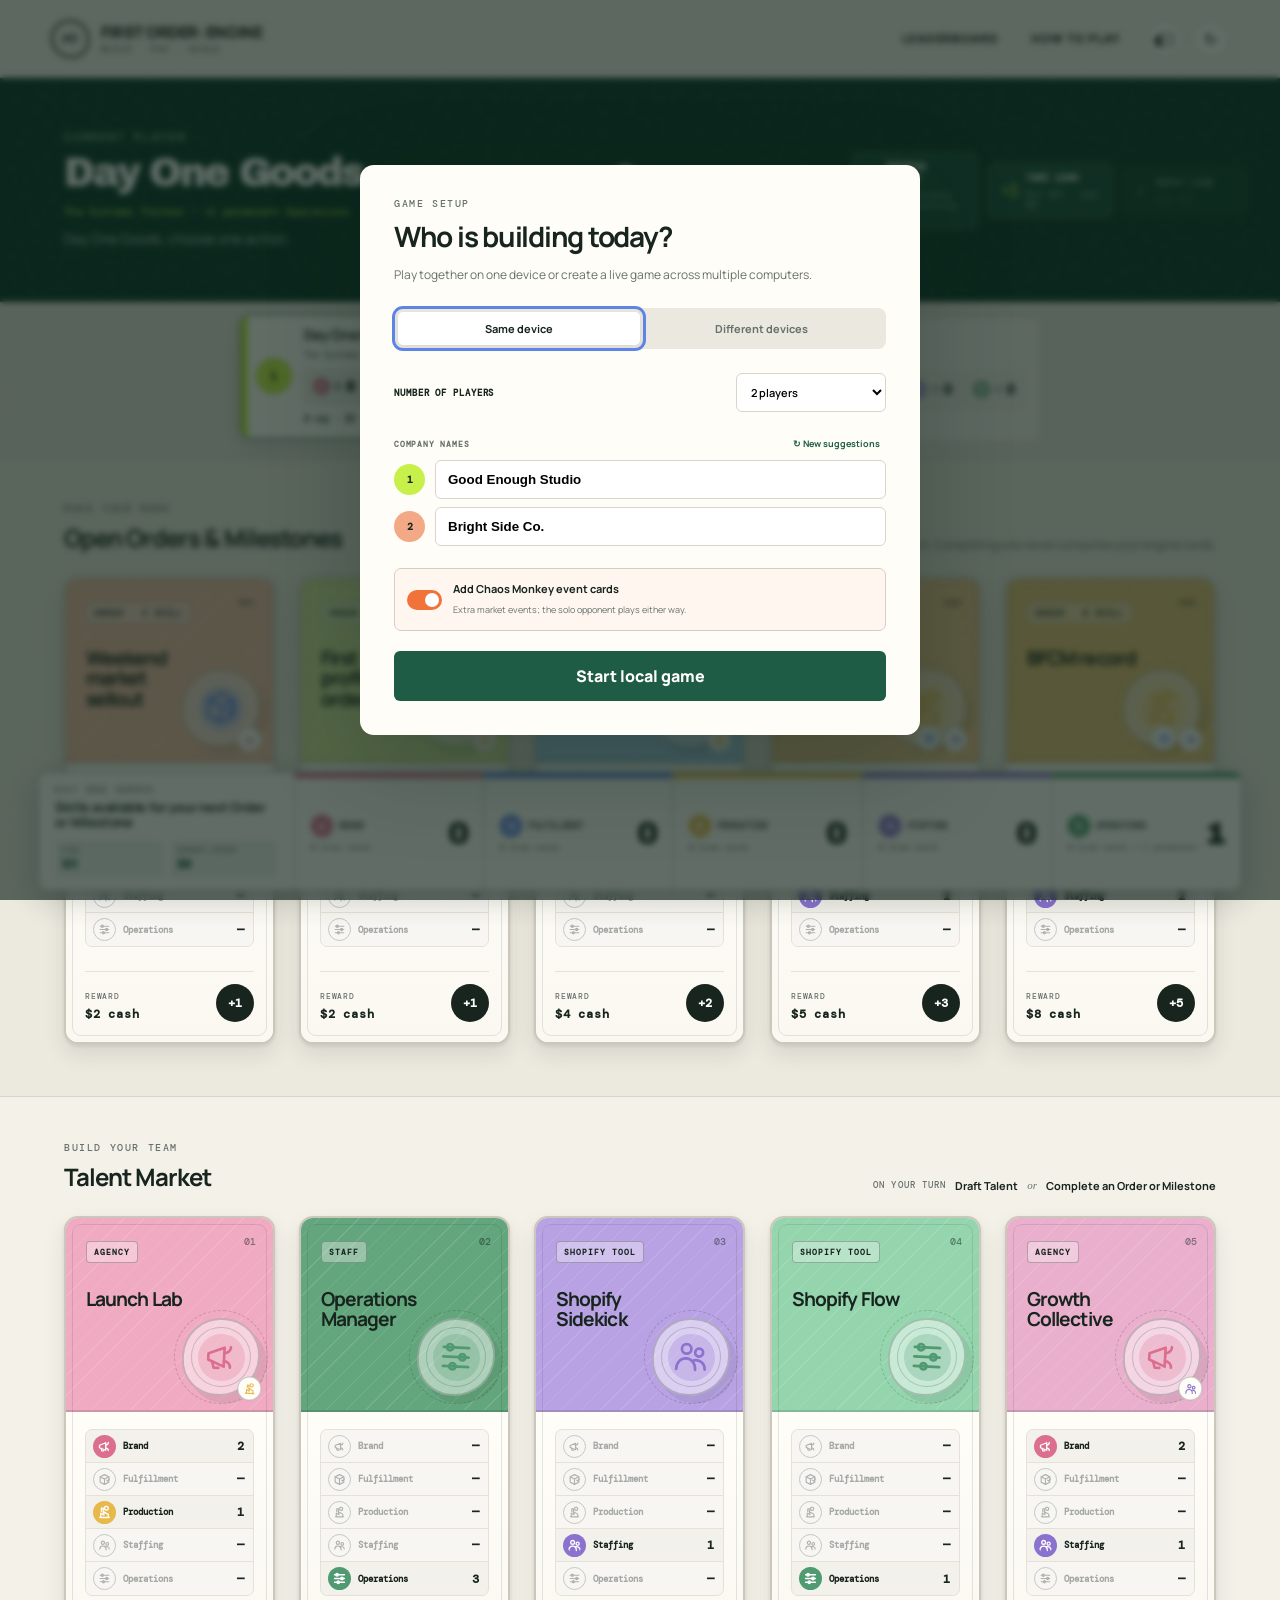
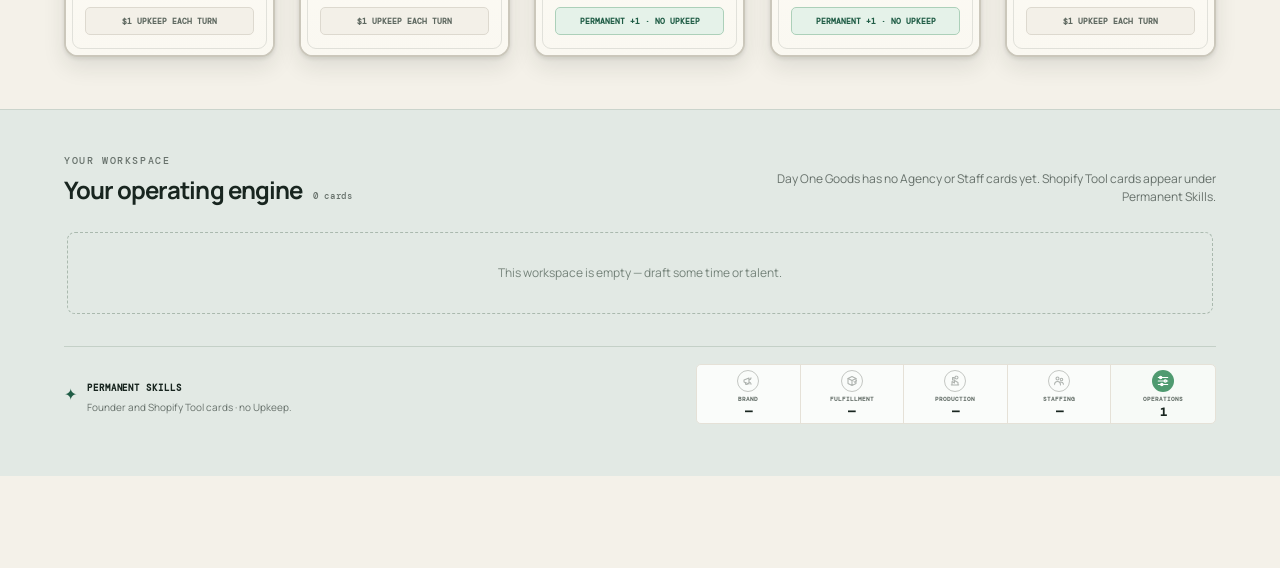
==== commit e6c519a0: "fix: rank leaderboard by turns Assisted-By: devx/98d678c0-163e-4b59-8413-fe8a7dbfac57" ====
--- a/index.html
+++ b/index.html
@@ -173,7 +173,7 @@
 
   <dialog id="leaderboardDialog" class="game-dialog leaderboard-dialog">
     <button class="dialog-close" id="leaderboardClose" aria-label="Close">×</button>
-    <p class="eyebrow">PLAY AGAINST CHAOS MONKEY</p><h2>Fastest founders</h2><div id="leaderboardList"></div>
+    <p class="eyebrow">PLAY AGAINST CHAOS MONKEY</p><h2>Fewest-turn wins</h2><div id="leaderboardList"></div>
   </dialog>
 
   <dialog id="winDialog" class="game-dialog win-dialog">
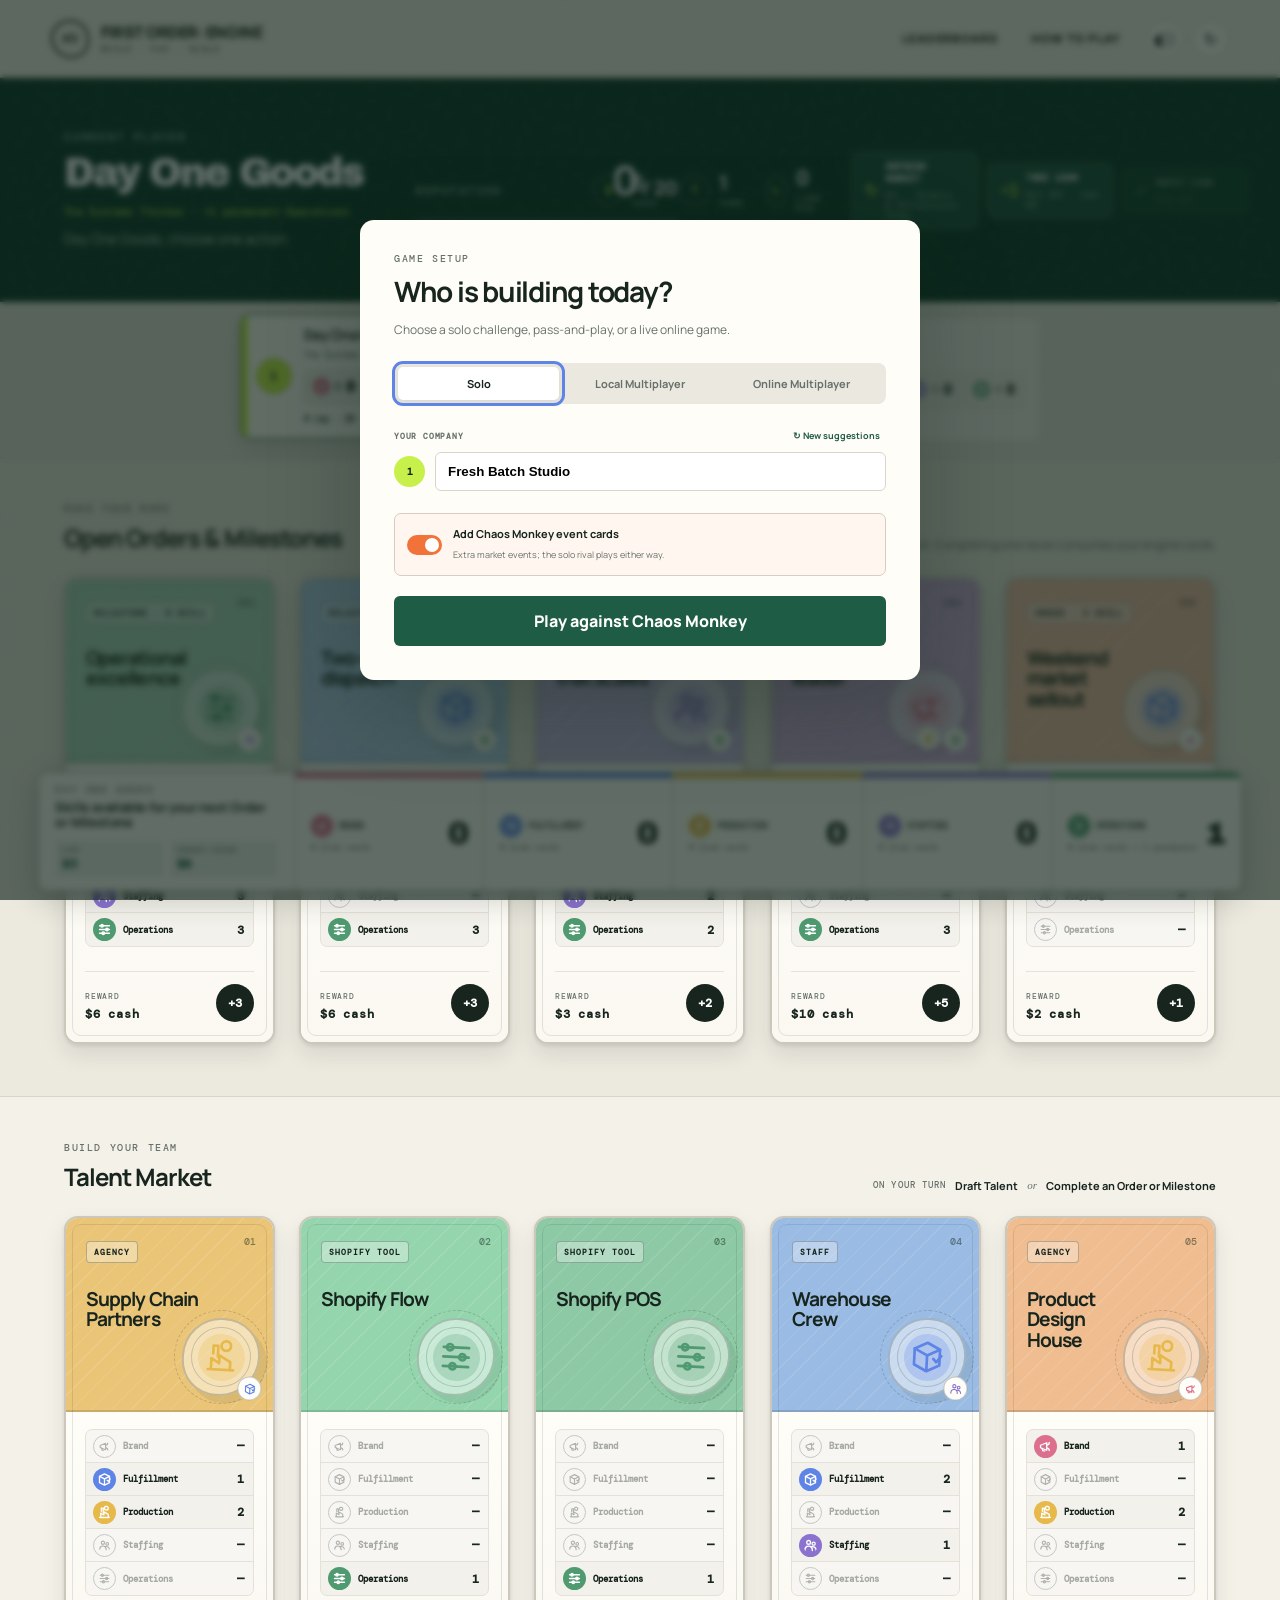
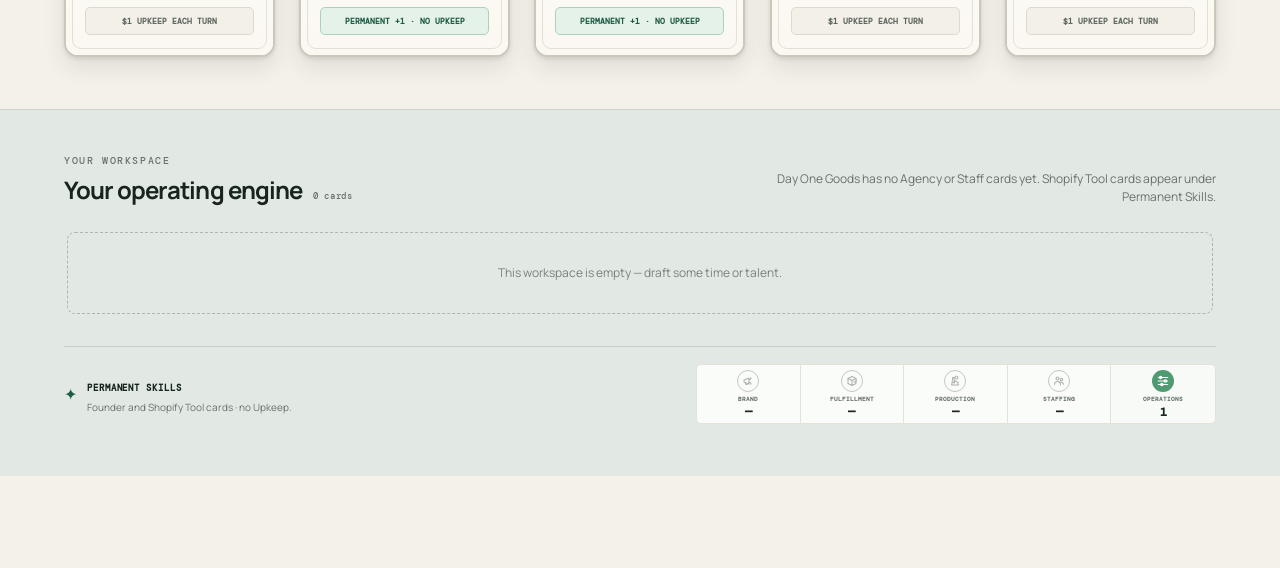
==== commit 3f210619: "feat: animate card and Chaos Monkey actions Assisted-By: devx/98d678c0-163e-4b59-8413-fe8a7dbfac57" ====
--- a/index.html
+++ b/index.html
@@ -118,7 +118,7 @@
       <li><span>02</span><div><b>Choose how you scale.</b><p>Agency and Staff cards provide 2–3 skill points but each costs $1 Upkeep. Shopify Tool cards provide one permanent skill with no Upkeep.</p></div></li>
       <li><span>03</span><div><b>Pay—or make cuts.</b><p>At the start of your turn, pay the full Upkeep or discard Agency and Staff cards until you can afford it.</p></div></li>
       <li><span>04</span><div><b>Borrow carefully.</b><p>A loan gives you $5 immediately but creates $8 of debt. Repaying $8 uses your turn. You cannot win while any loan remains.</p></div></li>
-      <li><span>05</span><div><b>Your engine is persistent.</b><p>Completing Orders and Milestones earns Cash and Reputation without discarding engine cards. Each requires 3–8 total skill points, split across its listed skills.</p></div></li>
+      <li><span>05</span><div><b>Your engine is persistent.</b><p>Completing Orders and Milestones earns Cash and Reputation without discarding engine cards. Each requires 3–8 total skill points, split across its listed skills. Higher-skill cards pay more Cash.</p></div></li>
       <li><span>06</span><div><b>Win with 20 reputation and no debt.</b><p>Solo games finish immediately. Multiplayer games finish the current round, play one final round, and award the win to the most reputable debt-free company.</p></div></li>
       <li><span>07</span><div><b>Play against the Chaos Monkey solo.</b><p>After every solo turn, the monkey takes one card from the Talent Market. It has a 1-in-5 chance to remove an open Order or Milestone instead. Optional event cards add even more chaos.</p></div></li>
     </ol>
@@ -128,24 +128,25 @@
   <dialog id="setupDialog" class="game-dialog setup-dialog">
     <p class="eyebrow">GAME SETUP</p>
     <h2>Who is building today?</h2>
-    <p class="setup-copy">Play together on one device or create a live game across multiple computers.</p>
-    <div class="mode-tabs" role="tablist">
-      <button class="active" id="localModeButton" role="tab">Same device</button>
-      <button id="onlineModeButton" role="tab">Different devices</button>
+    <p class="setup-copy">Choose a solo challenge, pass-and-play, or a live online game.</p>
+    <div class="mode-tabs" role="tablist" aria-label="Game mode">
+      <button class="active" id="soloModeButton" role="tab">Solo</button>
+      <button id="localModeButton" role="tab">Local Multiplayer</button>
+      <button id="onlineModeButton" role="tab">Online Multiplayer</button>
     </div>
     <div id="localSetupPanel">
-      <label class="player-count-label">NUMBER OF PLAYERS
-        <select id="playerCount"><option value="1">1 player · play against Chaos Monkey</option><option value="2" selected>2 players</option><option value="3">3 players</option><option value="4">4 players</option></select>
+      <label class="player-count-label" id="playerCountLabel">NUMBER OF PLAYERS
+        <select id="playerCount"><option value="1" hidden>1 player</option><option value="2">2 players</option><option value="3">3 players</option><option value="4">4 players</option></select>
       </label>
-      <div class="setup-names-heading"><span>COMPANY NAMES</span><button id="shuffleNamesButton" type="button">↻ New suggestions</button></div>
+      <div class="setup-names-heading"><span id="companyNamesLabel">YOUR COMPANY</span><button id="shuffleNamesButton" type="button">↻ New suggestions</button></div>
       <div class="player-inputs" id="playerInputs"></div>
-      <label class="chaos-toggle"><input id="localChaosToggle" type="checkbox" checked /><span></span><p><b>Add Chaos Monkey event cards</b><small>Extra market events; the solo opponent plays either way.</small></p></label>
-      <button class="primary-button" id="startGameButton">Start local game</button>
+      <label class="chaos-toggle"><input id="localChaosToggle" type="checkbox" checked /><span></span><p><b id="chaosToggleTitle">Add Chaos Monkey event cards</b><small id="chaosToggleDescription">Extra market events; the solo rival plays either way.</small></p></label>
+      <button class="primary-button" id="startGameButton">Play against Chaos Monkey</button>
     </div>
     <div id="onlineSetupPanel" hidden>
       <label class="online-name-label">YOUR COMPANY NAME<input id="onlineCompanyName" maxlength="28" /></label>
       <div class="online-actions">
-        <div><b>Create a game</b><p>Choose the table size and share an invite code.</p><select id="onlinePlayerCount"><option value="1">1 player · play against Chaos Monkey</option><option value="2" selected>2 players</option><option value="3">3 players</option><option value="4">4 players</option></select><label class="mini-check"><input id="onlineChaosToggle" type="checkbox" checked /> Add event cards</label><button class="primary-button" id="createOnlineButton">Create game</button></div>
+        <div><b>Create a game</b><p>Choose the table size and share an invite code.</p><select id="onlinePlayerCount"><option value="2" selected>2 players</option><option value="3">3 players</option><option value="4">4 players</option></select><label class="mini-check"><input id="onlineChaosToggle" type="checkbox" checked /> Add event cards</label><button class="primary-button" id="createOnlineButton">Create game</button></div>
         <div><b>Join a game</b><p>Enter the five-letter code from the host.</p><input id="joinCodeInput" maxlength="5" placeholder="ABCDE" /><button class="secondary-button" id="joinOnlineButton">Join game</button></div>
       </div>
       <p class="quick-note" id="quickNote">Online play is available on the Shopify Quick deployment.</p>
@@ -168,6 +169,7 @@
   <dialog id="upkeepDialog" class="game-dialog upkeep-dialog">
     <p class="eyebrow">TURN UPKEEP</p><h2 id="upkeepTitle">Pay your team</h2><p id="upkeepSummary"></p>
     <div id="upkeepCards" class="upkeep-cards"></div>
+    <div class="upkeep-context"><p class="eyebrow">OPEN ORDERS & MILESTONES</p><div id="upkeepObjectives" class="upkeep-objectives"></div></div>
     <div class="upkeep-actions"><button class="secondary-button" id="upkeepLoanButton">Take $5 loan</button><button class="primary-button" id="payUpkeepButton">Pay upkeep</button></div>
   </dialog>
 
--- a/styles.css
+++ b/styles.css
@@ -179,10 +179,11 @@
 .dialog-close { position: absolute; top: 14px; right: 14px; width: 32px; height: 32px; border: 0; border-radius: 50%; background: #efede6; cursor: pointer; font-size: 20px; }
 .rules-dialog h2, .win-dialog h2, .setup-dialog h2 { margin: 8px 0 26px; font-size: 28px; letter-spacing: -.045em; }
 .setup-copy { margin: -15px 0 24px; color: var(--muted); font-size: 12px; line-height: 1.55; }
-.mode-tabs { display: grid; grid-template-columns: 1fr 1fr; margin-bottom: 24px; padding: 4px; border-radius: 8px; background: #ebe8df; }
+.mode-tabs { display: grid; grid-template-columns: repeat(3, 1fr); margin-bottom: 24px; padding: 4px; border-radius: 8px; background: #ebe8df; }
 .mode-tabs button { padding: 9px; border: 0; border-radius: 5px; background: transparent; color: var(--muted); cursor: pointer; font-size: 11px; font-weight: 700; }
 .mode-tabs button.active { background: white; color: var(--ink); box-shadow: 0 2px 7px rgba(28,42,34,.09); }
 .player-count-label { display: grid; grid-template-columns: 1fr 150px; align-items: center; margin-bottom: 24px; font: 600 9px "DM Mono"; letter-spacing: .1em; }
+.player-count-label[hidden] { display: none; }
 .player-count-label select { padding: 10px; border: 1px solid var(--line); border-radius: 6px; background: white; font: 600 11px Manrope; }
 .setup-names-heading { display: flex; justify-content: space-between; align-items: center; margin-bottom: 9px; color: var(--muted); font: 600 8px "DM Mono"; letter-spacing: .1em; }
 .setup-names-heading button { border: 0; background: transparent; color: var(--green); cursor: pointer; font: 700 9px Manrope; }
@@ -258,6 +259,7 @@
 .dialog-actions .primary-button { flex: 1; }
 .dialog-actions .primary-button:disabled { opacity: .4; cursor: not-allowed; }
 .dialog-actions small { color: var(--muted); }
+.upkeep-dialog { width: min(840px, calc(100% - 30px)); max-height: calc(100vh - 30px); overflow-y: auto; }
 .upkeep-dialog h2, .leaderboard-dialog h2 { margin: 8px 0 10px; font-size: 27px; letter-spacing: -.04em; }
 .upkeep-dialog > p:not(.eyebrow) { margin: 0 0 18px; color: var(--muted); font-size: 11px; line-height: 1.5; }
 .upkeep-cards { display: grid; grid-template-columns: repeat(2, 1fr); gap: 7px; max-height: 290px; overflow: auto; }
@@ -265,7 +267,20 @@
 .upkeep-cards button::before { content: ""; position: absolute; inset: 0 0 auto; height: 5px; background: var(--card-color); }
 .upkeep-cards button span, .upkeep-cards button small { color: var(--muted); font: 600 7px "DM Mono"; text-transform: uppercase; }
 .upkeep-cards button b { font-size: 11px; }
+.upkeep-cards button .upkeep-skills { color: var(--ink); line-height: 1.4; }
+.upkeep-cards button em { color: #9a542f; font: 700 7px "DM Mono"; font-style: normal; text-transform: uppercase; }
 .upkeep-cards button:hover { border-color: var(--orange); background: #fff7ef; }
+.upkeep-context { margin-top: 20px; padding-top: 17px; border-top: 1px solid var(--line); }
+.upkeep-context > .eyebrow { margin-bottom: 8px; }
+.upkeep-objectives { display: grid; grid-template-columns: repeat(2, 1fr); gap: 6px; }
+.upkeep-objectives article { display: grid; grid-template-columns: 1fr auto; align-items: center; gap: 6px 10px; padding: 9px 10px; border: 1px solid #ddd9cf; border-radius: 6px; background: #f7f4ed; }
+.upkeep-objectives article p { min-width: 0; margin: 0; }
+.upkeep-objectives article p small { display: block; color: var(--muted); font: 600 6px "DM Mono"; text-transform: uppercase; }
+.upkeep-objectives article p b { display: block; overflow: hidden; margin-top: 3px; font-size: 10px; text-overflow: ellipsis; white-space: nowrap; }
+.upkeep-objectives article > div { display: flex; gap: 3px; }
+.upkeep-objectives article > div span { display: flex; align-items: center; gap: 2px; font: 700 8px "DM Mono"; }
+.upkeep-objectives .skill-icon { width: 16px; height: 16px; padding: 3px; border-radius: 50%; background: var(--stat-color); color: white; }
+.upkeep-objectives article > strong { grid-column: 1 / -1; color: var(--green); font: 700 7px "DM Mono"; }
 .upkeep-actions { display: grid; grid-template-columns: 1fr 1.3fr; gap: 9px; margin-top: 18px; }
 .upkeep-actions .secondary-button { margin: 0; }
 .leaderboard-row { display: grid; grid-template-columns: 32px 1fr auto; align-items: center; gap: 10px; padding: 12px 0; border-top: 1px solid var(--line); }
@@ -279,6 +294,34 @@
 .win-mark { width: 88px; height: 88px; margin: 18px auto; display: grid; place-items: center; border-radius: 50%; background: var(--lime); color: var(--green-dark); font-size: 38px; }
 .toast { position: fixed; left: 50%; bottom: 22px; z-index: 20; transform: translate(-50%, 20px); opacity: 0; background: var(--ink); color: white; padding: 11px 17px; border-radius: 6px; font-size: 12px; pointer-events: none; transition: .25s; }
 .toast.show { transform: translate(-50%, 0); opacity: 1; }
+
+body.action-in-progress .game-card:not(.card-taking) { pointer-events: none; }
+.game-card.card-taking { z-index: 40; pointer-events: none; animation: take-card .52s cubic-bezier(.2,.8,.2,1) forwards; }
+.monkey-row-hit .game-card { animation: monkey-card-hit .7s ease both; }
+.monkey-row-hit .game-card:nth-child(2) { animation-delay: .04s; }
+.monkey-row-hit .game-card:nth-child(3) { animation-delay: .08s; }
+.monkey-row-hit .game-card:nth-child(4) { animation-delay: .12s; }
+.monkey-row-hit .game-card:nth-child(5) { animation-delay: .16s; }
+.monkey-action { position: fixed; z-index: 45; top: 92px; right: 30px; max-width: min(390px, calc(100vw - 30px)); display: flex; align-items: center; gap: 13px; padding: 14px 18px 14px 13px; border: 2px solid #df8650; border-radius: 12px; background: #fff4e9; color: var(--ink); box-shadow: 0 18px 48px rgba(20,38,29,.28); animation: monkey-notice-in .36s cubic-bezier(.2,.9,.25,1.2) both; }
+.monkey-action > span { width: 48px; height: 48px; flex: 0 0 auto; display: grid; place-items: center; border-radius: 50%; background: #ffd8bd; font-size: 27px; animation: monkey-bob .45s ease 2; }
+.monkey-action p { margin: 0; }
+.monkey-action b { display: block; color: #a64e28; font: 700 8px "DM Mono"; letter-spacing: .12em; }
+.monkey-action small { display: block; margin-top: 5px; font-size: 11px; line-height: 1.35; }
+.monkey-action.leaving { opacity: 0; transform: translateX(25px); transition: .25s ease; }
+
+@keyframes take-card {
+  0% { transform: translate(0,0) rotate(0) scale(1); opacity: 1; box-shadow: 0 10px 22px rgba(28,42,34,.1); }
+  24% { transform: translate(0,-18px) rotate(-2deg) scale(1.06); opacity: 1; box-shadow: 0 25px 45px rgba(28,42,34,.3); }
+  100% { transform: translate(var(--take-x),var(--take-y)) rotate(8deg) scale(.22); opacity: 0; box-shadow: 0 2px 5px rgba(28,42,34,.1); }
+}
+@keyframes monkey-card-hit {
+  0%, 100% { transform: translateX(0) rotate(0); filter: none; }
+  25% { transform: translateX(-7px) rotate(-1deg); filter: sepia(.4) saturate(1.5); }
+  52% { transform: translateX(8px) rotate(1deg); filter: sepia(.65) saturate(1.8); }
+  76% { transform: translateX(-4px) rotate(-.5deg); }
+}
+@keyframes monkey-notice-in { from { opacity: 0; transform: translateX(35px) scale(.92); } }
+@keyframes monkey-bob { 50% { transform: translateY(-7px) rotate(-8deg); } }
 
 @keyframes deal-in { from { opacity: 0; transform: translateX(-16px) scale(.97); } }
 @media (prefers-reduced-motion: reduce) {
@@ -316,8 +359,10 @@
   .skill-total strong { font-size: 23px; }
   .strengths { align-items: start; flex-direction: column; }
   .strength-list { width: 100%; }
+  .mode-tabs button { padding-inline: 4px; font-size: 9px; }
+  .monkey-action { top: 76px; left: 15px; right: 15px; max-width: none; }
   .online-actions { grid-template-columns: 1fr; }
-  .discard-grid, .upkeep-cards { grid-template-columns: 1fr; }
+  .discard-grid, .upkeep-cards, .upkeep-objectives { grid-template-columns: 1fr; }
   .requirement-line { grid-template-columns: 1fr 45px 45px; }
   .outsource-controls { grid-column: 1 / -1; justify-content: flex-start; }
   .select-cards { grid-template-columns: 1fr; }
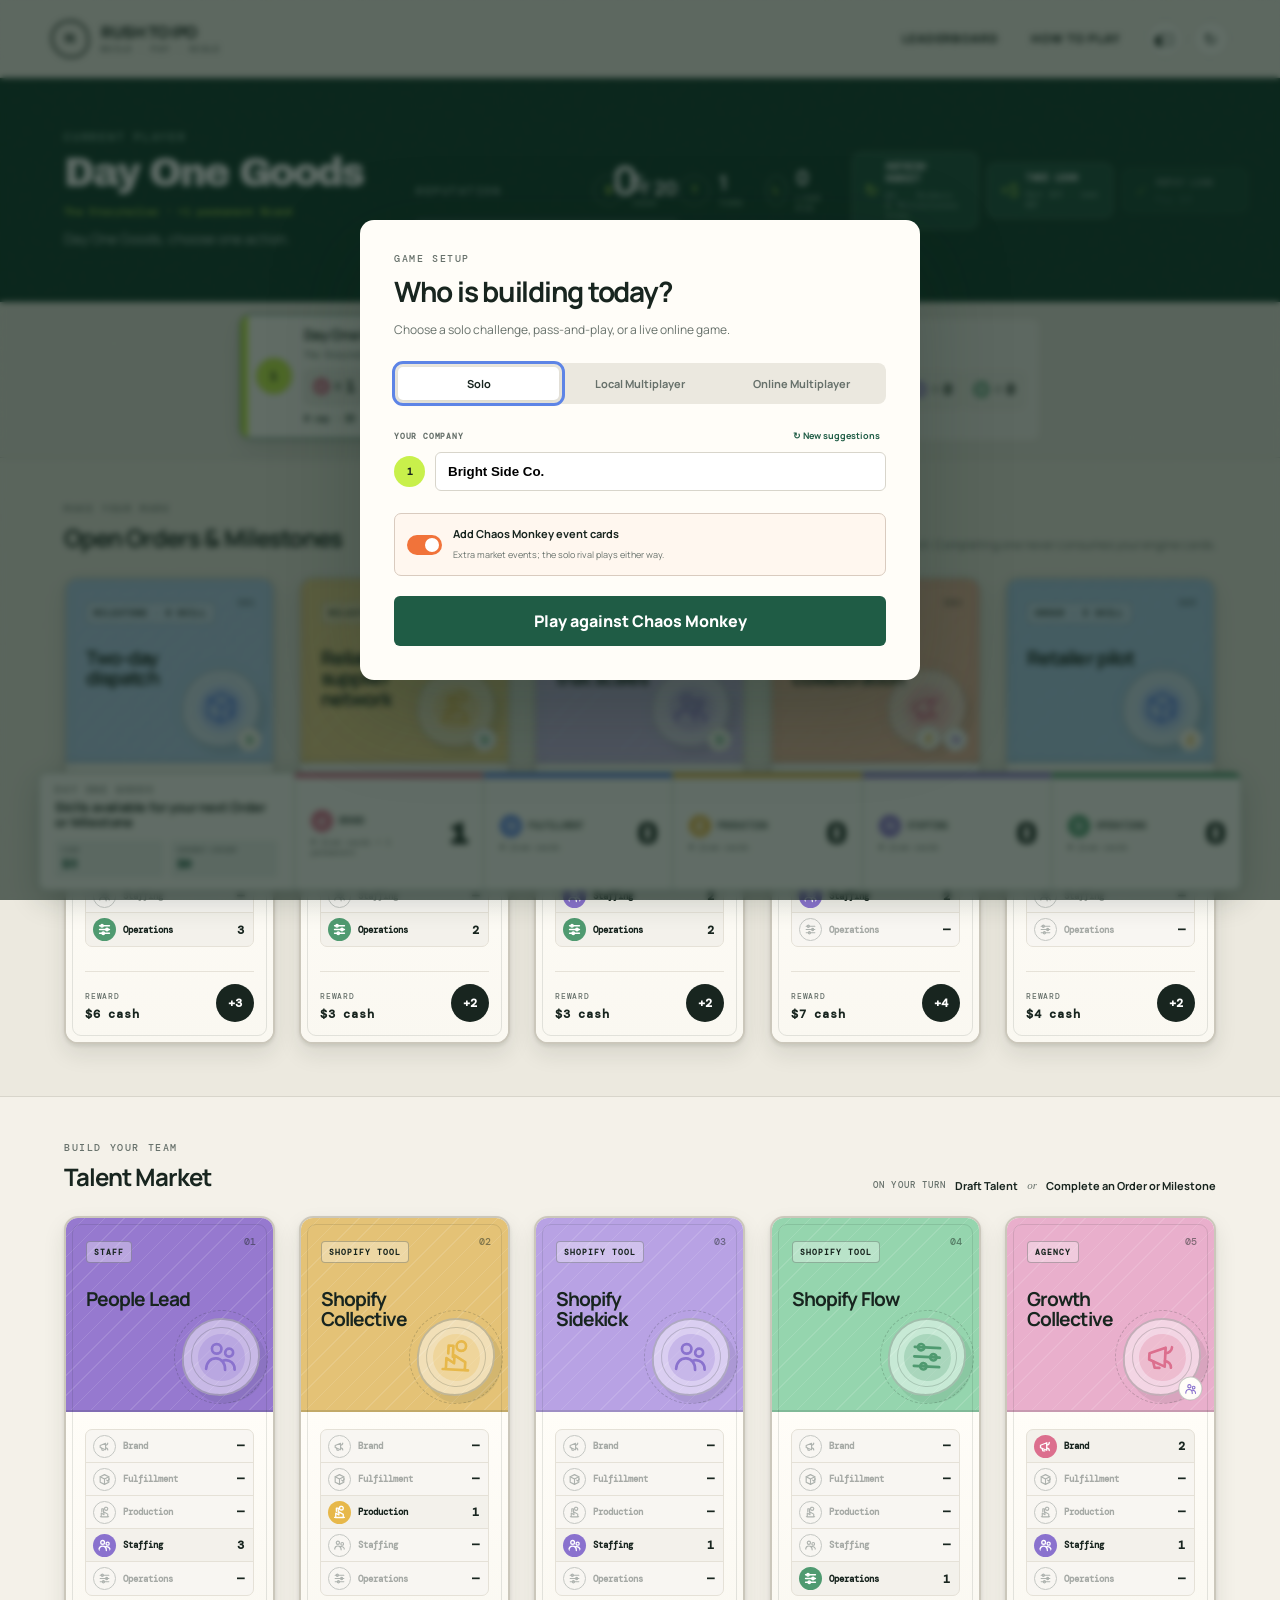
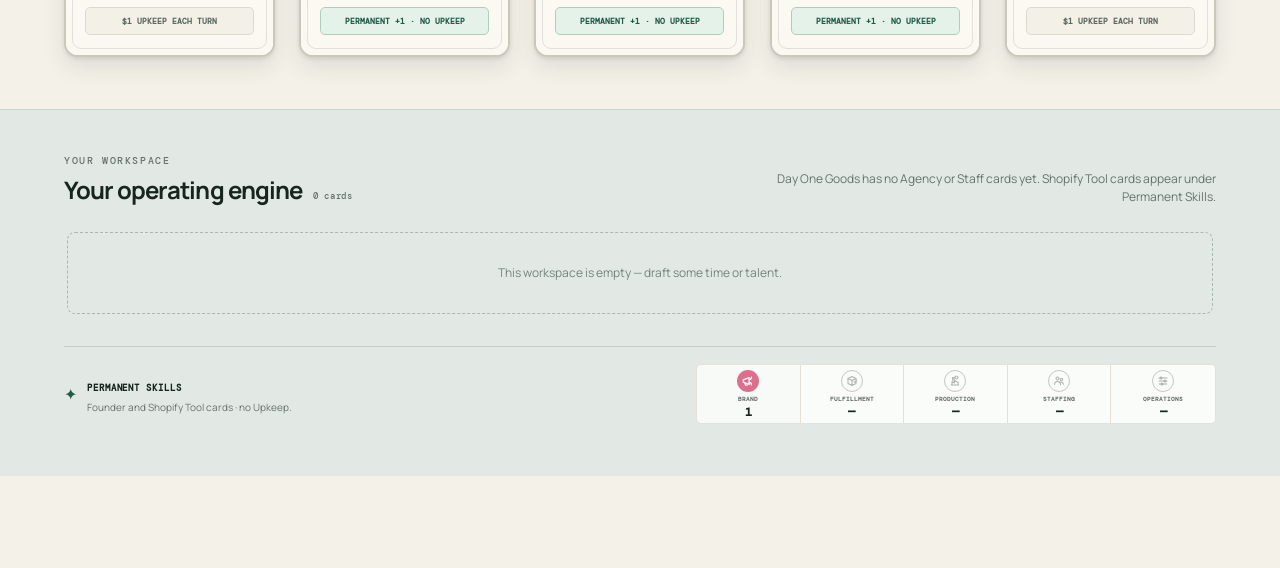
==== commit a0e8a3e9: "feat: rename game to Rush to IPO Assisted-By: devx/98d678c0-163e-4b59-8413-fe8a7dbfac57" ====
--- a/index.html
+++ b/index.html
@@ -5,7 +5,7 @@
   <meta name="viewport" content="width=device-width, initial-scale=1.0" />
   <meta name="theme-color" content="#f3f0e8" />
   <link rel="icon" href="favicon.svg" type="image/svg+xml" />
-  <title>FIRST ORDER: ENGINE — an entrepreneur card game</title>
+  <title>RUSH TO IPO — an entrepreneur card game</title>
   <link rel="preconnect" href="https://fonts.googleapis.com" />
   <link rel="preconnect" href="https://fonts.gstatic.com" crossorigin />
   <link href="https://fonts.googleapis.com/css2?family=Archivo+Black&family=DM+Mono:wght@400;500&family=Manrope:wght@400;600;700;800&display=swap" rel="stylesheet" />
@@ -33,9 +33,9 @@
   </svg>
   <div class="grain" aria-hidden="true"></div>
   <header class="topbar">
-    <a class="wordmark" href="#" aria-label="First Order home">
-      <span class="wordmark-mark">FO</span>
-      <span>FIRST ORDER: ENGINE<small>BUILD · PAY · SCALE</small></span>
+    <a class="wordmark" href="#" aria-label="Rush to IPO home">
+      <span class="wordmark-mark">RI</span>
+      <span>RUSH TO IPO<small>BUILD · PAY · SCALE</small></span>
     </a>
     <div class="top-actions">
       <button class="text-button" id="leaderboardButton">Leaderboard</button>
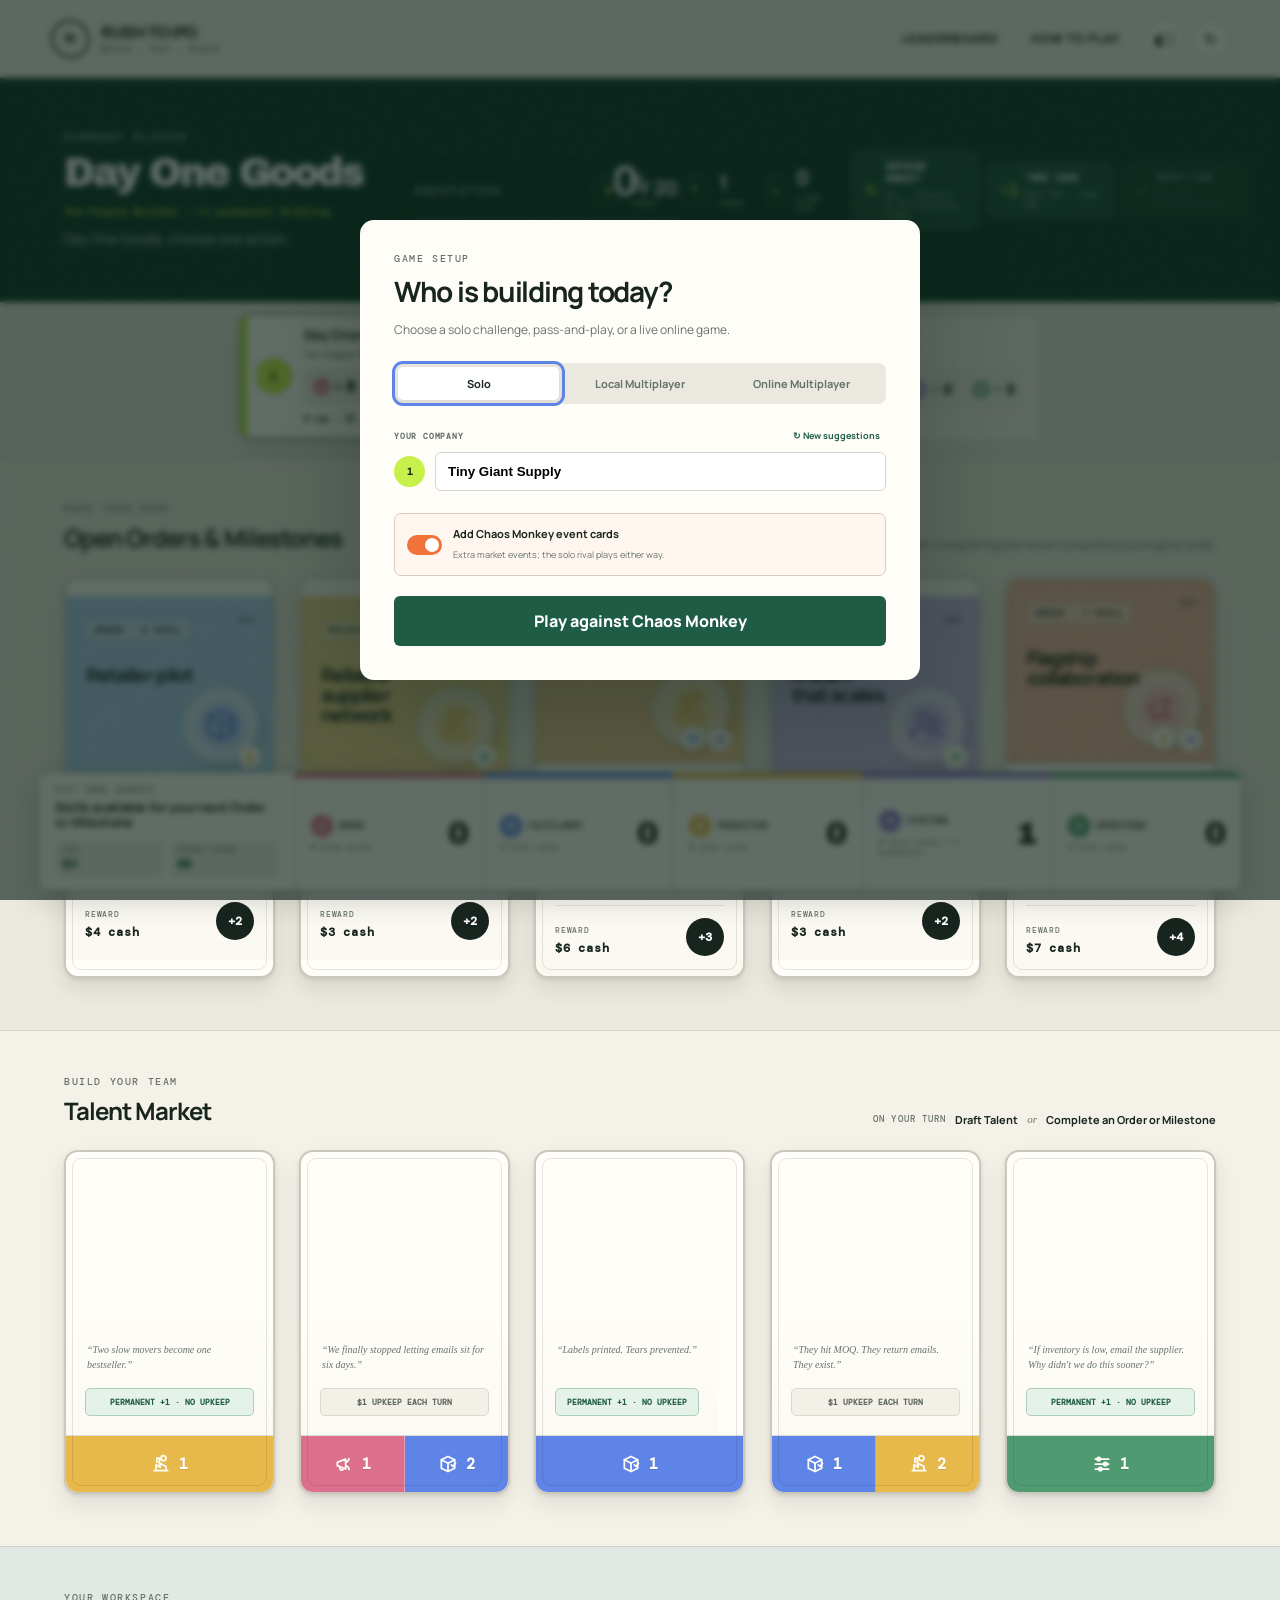
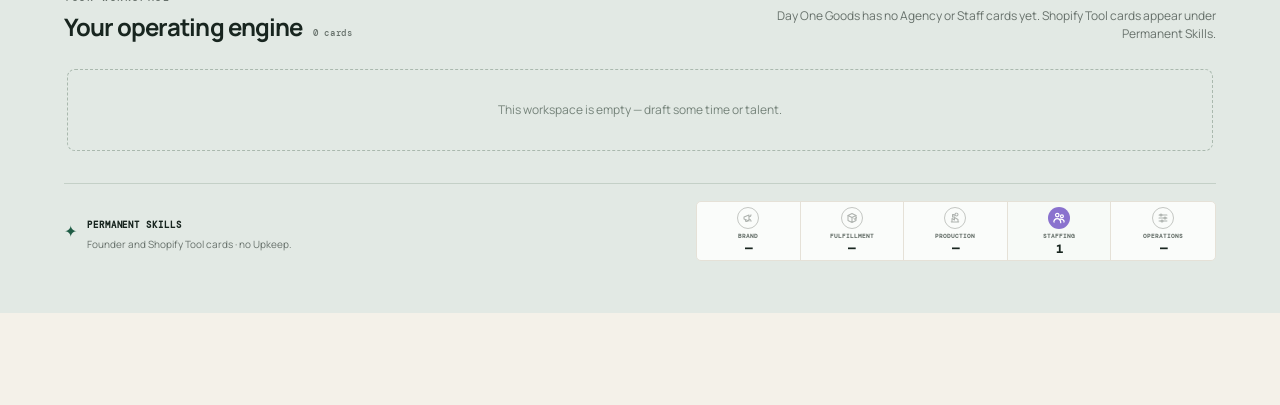
==== commit eb04dc9c: "feat: clarify readiness and upkeep decisions Assisted-By: devx/98d678c0-163e-4b59-8413-fe8a7dbfac57" ====
--- a/index.html
+++ b/index.html
@@ -66,7 +66,7 @@
         <div class="cash-actions">
           <button class="invest-button" id="refreshMarketButton" disabled><span>↻</span><p>REFRESH MARKET<small>$1 · Orders & Milestones stay</small></p></button>
           <button class="invest-button" id="takeLoanButton"><span>+$</span><p>TAKE LOAN<small>Get $5 · owe $8</small></p></button>
-          <button class="invest-button" id="repayLoanButton" disabled><span>✓</span><p>REPAY LOAN<small>Pay $8</small></p></button>
+          <button class="invest-button" id="repayLoanButton" disabled><span>✓</span><p>REPAY LOAN<small>Pay $8 · free action</small></p></button>
         </div>
       </div>
     </section>
@@ -117,7 +117,7 @@
       <li><span>01</span><div><b>Start with cash and a Founder.</b><p>The first company starts with $5; each later company starts with $1 more. Your Founder provides one permanent skill. Draft from the Talent Market or complete an Order or Milestone each turn.</p></div></li>
       <li><span>02</span><div><b>Choose how you scale.</b><p>Agency and Staff cards provide 2–3 skill points but each costs $1 Upkeep. Shopify Tool cards provide one permanent skill with no Upkeep.</p></div></li>
       <li><span>03</span><div><b>Pay—or make cuts.</b><p>At the start of your turn, pay the full Upkeep or discard Agency and Staff cards until you can afford it.</p></div></li>
-      <li><span>04</span><div><b>Borrow carefully.</b><p>A loan gives you $5 immediately but creates $8 of debt. Repaying $8 uses your turn. You cannot win while any loan remains.</p></div></li>
+      <li><span>04</span><div><b>Borrow carefully.</b><p>A loan gives you $5 immediately but creates $8 of debt. Repaying $8 is free and does not use your turn. You cannot win while any loan remains.</p></div></li>
       <li><span>05</span><div><b>Your engine is persistent.</b><p>Completing Orders and Milestones earns Cash and Reputation without discarding engine cards. Each requires 3–8 total skill points, split across its listed skills. Higher-skill cards pay more Cash.</p></div></li>
       <li><span>06</span><div><b>Win with 20 reputation and no debt.</b><p>Solo games finish immediately. Multiplayer games finish the current round, play one final round, and award the win to the most reputable debt-free company.</p></div></li>
       <li><span>07</span><div><b>Play against the Chaos Monkey solo.</b><p>After every solo turn, the monkey takes one card from the Talent Market. It has a 1-in-5 chance to remove an open Order or Milestone instead. Optional event cards add even more chaos.</p></div></li>
@@ -168,6 +168,8 @@
 
   <dialog id="upkeepDialog" class="game-dialog upkeep-dialog">
     <p class="eyebrow">TURN UPKEEP</p><h2 id="upkeepTitle">Pay your team</h2><p id="upkeepSummary"></p>
+    <div id="upkeepMoney" class="upkeep-money"></div>
+    <div class="dismiss-callout"><span>✂</span><p><b>YOU CAN DISMISS TEAM MEMBERS</b><small>Click any Agency or Staff card below to dismiss it immediately and reduce Upkeep by $1.</small></p></div>
     <div id="upkeepCards" class="upkeep-cards"></div>
     <div class="upkeep-context"><p class="eyebrow">OPEN ORDERS & MILESTONES</p><div id="upkeepObjectives" class="upkeep-objectives"></div></div>
     <div class="upkeep-actions"><button class="secondary-button" id="upkeepLoanButton">Take $5 loan</button><button class="primary-button" id="payUpkeepButton">Pay upkeep</button></div>
--- a/styles.css
+++ b/styles.css
@@ -134,9 +134,24 @@
 .reward p { margin: 0; font: 500 8px "DM Mono"; color: var(--muted); letter-spacing: .1em; }
 .reward strong { display: block; margin-top: 5px; font-size: 12px; color: var(--ink); }
 .points { width: 38px; height: 38px; display: grid; place-items: center; background: var(--ink); color: white; border-radius: 50%; font: 700 12px "DM Mono"; }
-.market-card .card-top { min-height: 194px; color: var(--ink); }
-.market-card .card-kind { margin-bottom: 26px; }
-.market-card .card-body { min-height: 235px; display: flex; flex-direction: column; justify-content: center; align-items: stretch; }
+.milestone-card.can-complete { border-color: #2f8a58; box-shadow: 0 0 0 4px rgba(47,138,88,.18), 0 16px 30px rgba(31,92,69,.2); }
+.milestone-card.can-complete:disabled { opacity: .9; filter: none; }
+.ready-badge { position: absolute; z-index: 4; top: 51px; right: 13px; padding: 6px 8px; border-radius: 20px; background: #1f7048; color: white; box-shadow: 0 4px 10px rgba(24,55,39,.2); font: 700 8px "DM Mono"; letter-spacing: .08em; }
+.milestone-card.can-complete .points { background: #1f7048; }
+.market-card { display: flex; flex-direction: column; }
+.market-card .card-top { min-height: 170px; padding: 0; color: var(--ink); background: color-mix(in srgb, var(--card-color) 24%, #fffdf8); box-shadow: inset 0 5px 0 var(--card-color); }
+.market-card .card-top::before { z-index: 1; opacity: 1; background: linear-gradient(180deg, rgba(255,253,248,.08) 34%, rgba(255,253,248,.96) 100%); }
+.market-card-art { position: absolute; inset: 5px 0 0; width: 100%; height: calc(100% - 5px); object-fit: cover; object-position: center; }
+.market-card .card-kind { position: absolute; top: 14px; left: 14px; z-index: 2; margin: 0; background: rgba(255,253,248,.88); backdrop-filter: blur(3px); }
+.market-card .card-number { z-index: 2; padding: 5px 7px; border: 1px solid rgba(24,37,31,.22); border-radius: 4px; background: rgba(255,253,248,.88); opacity: 1; backdrop-filter: blur(3px); }
+.market-card .card-top h3 { position: absolute; inset: auto 14px 13px; z-index: 2; max-width: 100%; text-shadow: 0 1px 0 rgba(255,255,255,.8); }
+.market-card .card-body { min-height: 170px; flex: 1; display: flex; flex-direction: column; justify-content: flex-end; align-items: stretch; padding-bottom: 76px; }
+.card-flavour { min-height: 34px; margin: 0 2px; color: #66736c; font: italic 10px/1.45 Georgia, serif; }
+.market-card-footer { position: absolute; inset: auto 0 0; z-index: 2; display: flex; border-top: 1px solid rgba(24,37,31,.14); }
+.market-card-stat { flex: 1 1 0; min-height: 56px; display: flex; justify-content: center; align-items: center; gap: 8px; padding: 11px 9px; border-right: 1px solid rgba(255,253,248,.34); background: var(--stat-color); color: #fffdf8; font: 700 15px "DM Mono"; text-shadow: 0 1px 0 rgba(24,37,31,.12); }
+.market-card-stat:last-child { border-right: 0; }
+.market-card-stat .skill-icon { width: 20px; height: 20px; stroke-width: 2.1; }
+.market-card-stat strong { line-height: 1; }
 .card-economy { margin-top: 11px; padding: 8px; border: 1px solid #ddd9cf; border-radius: 5px; background: #f3f0e8; color: #5d675f; font: 700 8px "DM Mono"; text-align: center; text-transform: uppercase; }
 .card-economy.tool { border-color: #acd0b9; background: #e5f2e9; color: var(--green); }
 .upkeep-label { display: block; margin-top: 9px; color: #8a5d3d; font: 700 8px "DM Mono"; text-transform: uppercase; }
@@ -261,15 +276,32 @@
 .dialog-actions small { color: var(--muted); }
 .upkeep-dialog { width: min(840px, calc(100% - 30px)); max-height: calc(100vh - 30px); overflow-y: auto; }
 .upkeep-dialog h2, .leaderboard-dialog h2 { margin: 8px 0 10px; font-size: 27px; letter-spacing: -.04em; }
-.upkeep-dialog > p:not(.eyebrow) { margin: 0 0 18px; color: var(--muted); font-size: 11px; line-height: 1.5; }
+.upkeep-dialog > p:not(.eyebrow) { margin: 0 0 14px; color: var(--muted); font-size: 11px; line-height: 1.5; }
+.upkeep-money { display: grid; grid-template-columns: 1fr auto 1fr auto 1fr; align-items: stretch; gap: 8px; margin-bottom: 13px; }
+.upkeep-money > div { padding: 11px 12px; border: 1px solid #d8d4ca; border-radius: 7px; background: #f5f2eb; }
+.upkeep-money > span { align-self: center; color: var(--muted); font-size: 20px; font-weight: 800; }
+.upkeep-money small { display: block; color: var(--muted); font: 700 7px "DM Mono"; letter-spacing: .08em; }
+.upkeep-money strong { display: block; margin-top: 3px; font: 400 25px "Archivo Black", Manrope, sans-serif; }
+.upkeep-money .covered { border-color: #9bc4a9; background: #e9f4ec; color: var(--green); }
+.upkeep-money .shortfall { border-color: #df8650; background: #fff0e5; color: #a74620; }
+.upkeep-money > p { grid-column: 1 / -1; display: flex; align-items: center; gap: 9px; margin: 0; padding: 9px 11px; border-radius: 6px; background: #e9f4ec; color: var(--green); }
+.upkeep-money > p b { flex: 0 0 auto; font: 800 8px "DM Mono"; letter-spacing: .08em; }
+.upkeep-money > p small { color: inherit; font: 600 9px Manrope; letter-spacing: 0; }
+.loan-needed .upkeep-money > p { background: #fff0e5; color: #a74620; }
+.dismiss-callout { display: flex; align-items: center; gap: 12px; margin: 14px 0 10px; padding: 12px 14px; border: 2px solid #d97845; border-radius: 8px; background: #fff7ef; color: #833b20; }
+.dismiss-callout > span { font-size: 27px; }
+.dismiss-callout p { margin: 0; }
+.dismiss-callout b { display: block; font: 800 10px "DM Mono"; letter-spacing: .08em; }
+.dismiss-callout small { display: block; margin-top: 4px; color: #714d3f; font-size: 10px; }
 .upkeep-cards { display: grid; grid-template-columns: repeat(2, 1fr); gap: 7px; max-height: 290px; overflow: auto; }
 .upkeep-cards button { position: relative; display: grid; gap: 3px; overflow: hidden; padding: 13px 11px 10px; border: 1px solid var(--line); border-radius: 7px; background: white; cursor: pointer; text-align: left; }
 .upkeep-cards button::before { content: ""; position: absolute; inset: 0 0 auto; height: 5px; background: var(--card-color); }
 .upkeep-cards button span, .upkeep-cards button small { color: var(--muted); font: 600 7px "DM Mono"; text-transform: uppercase; }
 .upkeep-cards button b { font-size: 11px; }
 .upkeep-cards button .upkeep-skills { color: var(--ink); line-height: 1.4; }
-.upkeep-cards button em { color: #9a542f; font: 700 7px "DM Mono"; font-style: normal; text-transform: uppercase; }
-.upkeep-cards button:hover { border-color: var(--orange); background: #fff7ef; }
+.upkeep-cards button em { justify-self: start; margin-top: 4px; padding: 5px 7px; border-radius: 4px; background: #fff0e5; color: #9a542f; font: 800 8px "DM Mono"; font-style: normal; text-transform: uppercase; }
+.upkeep-cards button:hover { border-color: var(--orange); background: #fff7ef; box-shadow: 0 0 0 2px rgba(217,120,69,.16); transform: translateY(-2px); }
+.upkeep-cards button:hover em { background: #d97845; color: white; }
 .upkeep-context { margin-top: 20px; padding-top: 17px; border-top: 1px solid var(--line); }
 .upkeep-context > .eyebrow { margin-bottom: 8px; }
 .upkeep-objectives { display: grid; grid-template-columns: repeat(2, 1fr); gap: 6px; }
@@ -281,8 +313,11 @@
 .upkeep-objectives article > div span { display: flex; align-items: center; gap: 2px; font: 700 8px "DM Mono"; }
 .upkeep-objectives .skill-icon { width: 16px; height: 16px; padding: 3px; border-radius: 50%; background: var(--stat-color); color: white; }
 .upkeep-objectives article > strong { grid-column: 1 / -1; color: var(--green); font: 700 7px "DM Mono"; }
+.upkeep-objectives article.can-complete { border-color: #5d9f75; background: #e9f4ec; box-shadow: inset 4px 0 0 #2f8a58; }
+.upkeep-objectives article.can-complete > strong { color: #1f7048; }
 .upkeep-actions { display: grid; grid-template-columns: 1fr 1.3fr; gap: 9px; margin-top: 18px; }
 .upkeep-actions .secondary-button { margin: 0; }
+.loan-needed #upkeepLoanButton { border-color: #b9562b; background: #d97845; color: white; box-shadow: 0 0 0 4px rgba(217,120,69,.16); }
 .leaderboard-row { display: grid; grid-template-columns: 32px 1fr auto; align-items: center; gap: 10px; padding: 12px 0; border-top: 1px solid var(--line); }
 .leaderboard-row > b { width: 27px; height: 27px; display: grid; place-items: center; border-radius: 50%; background: var(--lime); font: 700 9px "DM Mono"; }
 .leaderboard-row p { margin: 0; }
@@ -362,6 +397,10 @@
   .mode-tabs button { padding-inline: 4px; font-size: 9px; }
   .monkey-action { top: 76px; left: 15px; right: 15px; max-width: none; }
   .online-actions { grid-template-columns: 1fr; }
+  .upkeep-money { grid-template-columns: 1fr 1fr; }
+  .upkeep-money > span { display: none; }
+  .upkeep-money > div:last-of-type { grid-column: 1 / -1; }
+  .upkeep-money > p { align-items: flex-start; flex-direction: column; }
   .discard-grid, .upkeep-cards, .upkeep-objectives { grid-template-columns: 1fr; }
   .requirement-line { grid-template-columns: 1fr 45px 45px; }
   .outsource-controls { grid-column: 1 / -1; justify-content: flex-start; }
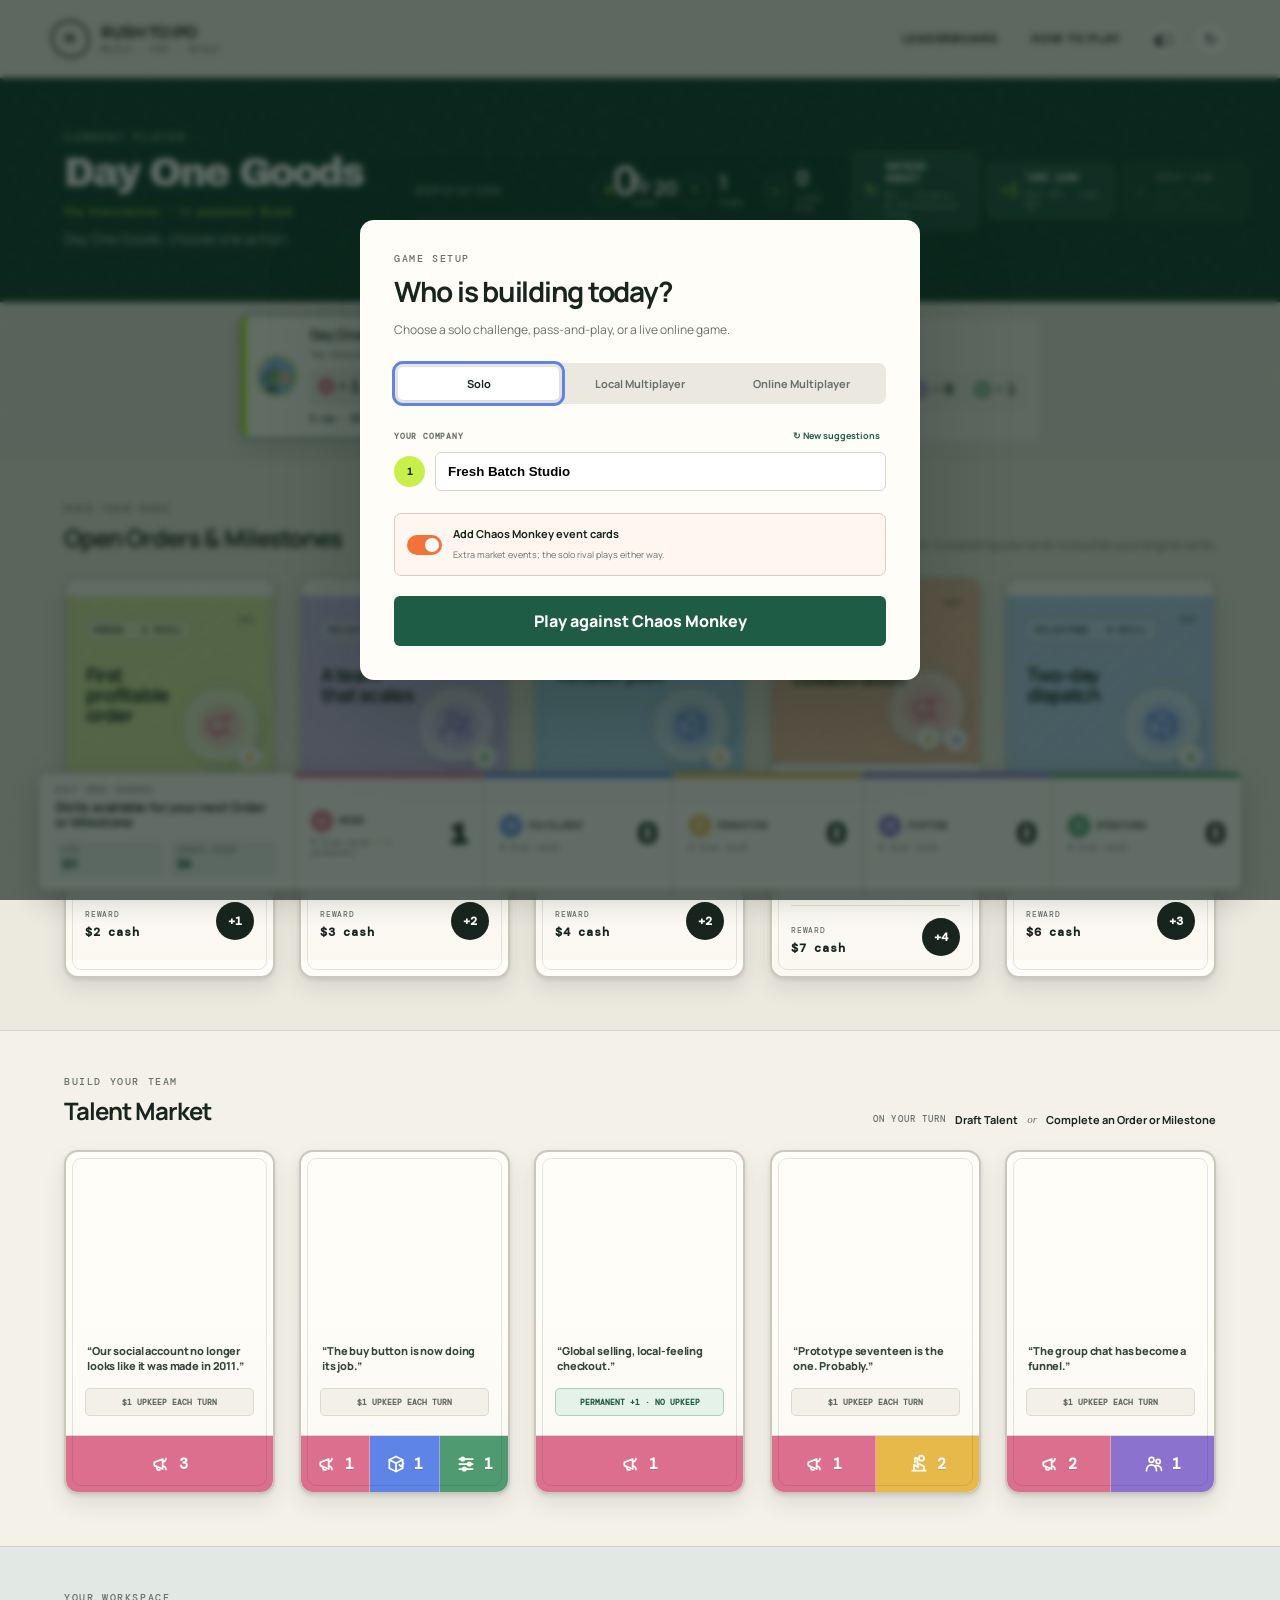
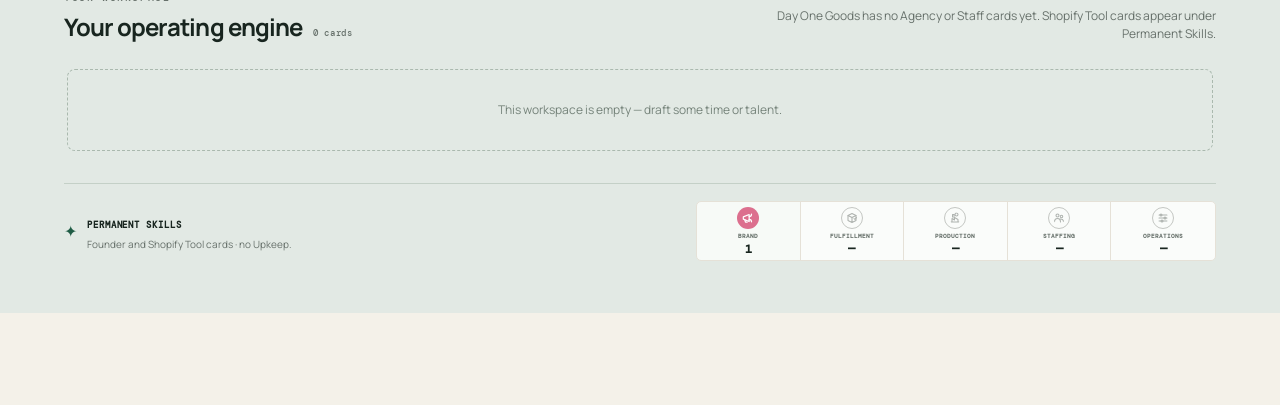
==== commit 9f8dfd32: "feat: incorporate mascot card artwork Assisted-By: devx/98d678c0-163e-4b59-8413-fe8a7dbfac57" ====
--- a/index.html
+++ b/index.html
@@ -162,7 +162,7 @@
   </dialog>
 
   <dialog id="chaosDialog" class="game-dialog chaos-dialog">
-    <div class="chaos-face">🙈</div><p class="eyebrow">CHAOS MONKEY</p><h2 id="chaosTitle">Well, that escalated.</h2><p id="chaosDescription"></p>
+    <div class="chaos-face"><img id="chaosArt" alt="" hidden /><span>🙈</span></div><p class="eyebrow">CHAOS MONKEY</p><h2 id="chaosTitle">Well, that escalated.</h2><p id="chaosDescription"></p>
     <div id="discardChoices"></div><button class="primary-button" id="chaosContinueButton">Continue</button>
   </dialog>
 
--- a/styles.css
+++ b/styles.css
@@ -69,7 +69,9 @@
 .player-chip::before { content: ""; position: absolute; inset: 0 auto 0 0; width: 5px; background: var(--player-color); opacity: .7; }
 .player-chip.active { border-color: var(--green); background: var(--white); box-shadow: 0 8px 22px rgba(28,42,34,.14); opacity: 1; transform: translateY(-3px); }
 .player-chip.active::before { width: 7px; opacity: 1; }
-.player-dot { width: 36px; height: 36px; flex: 0 0 auto; display: grid; place-items: center; border-radius: 50%; background: var(--player-color); box-shadow: inset 0 0 0 1px rgba(24,37,31,.1); font: 700 12px "DM Mono"; }
+.player-dot, .player-avatar { width: 42px; height: 42px; flex: 0 0 auto; border-radius: 50%; box-shadow: inset 0 0 0 1px rgba(24,37,31,.1); }
+.player-dot { display: grid; place-items: center; background: var(--player-color); font: 700 12px "DM Mono"; }
+.player-avatar { object-fit: cover; border: 2px solid var(--player-color); background: var(--player-color); }
 .player-chip p { min-width: 0; margin: 0; line-height: 1.05; }
 .player-chip b { display: block; overflow: hidden; font-size: 14px; letter-spacing: -.02em; text-overflow: ellipsis; white-space: nowrap; }
 .player-chip p small { display: block; margin-top: 7px; color: var(--muted); font: 500 9px "DM Mono"; line-height: 1.25; }
@@ -79,7 +81,7 @@
 .player-skills .skill-icon { width: 17px; height: 17px; padding: 3px; border-radius: 50%; background: var(--stat-color); color: white; stroke-width: 2.2; }
 .player-skills small { color: #626e67; font: 700 10px "DM Mono"; }
 .player-score { grid-column: 2 / 4; color: #526159; font: 700 9px "DM Mono"; letter-spacing: .02em; }
-.player-chip .player-dot { grid-row: 1 / 4; }
+.player-chip .player-dot, .player-chip .player-avatar { grid-row: 1 / 4; }
 .monkey-chip { align-content: center; border-color: #dfb18f; background: #fff4e9; }
 .monkey-chip > strong { grid-column: 2; color: var(--orange); font: 700 13px "DM Mono"; }
 .monkey-chip > small { grid-column: 2 / 4; color: var(--muted); font: 600 8px "DM Mono"; text-transform: uppercase; }
@@ -146,7 +148,7 @@
 .market-card .card-number { z-index: 2; padding: 5px 7px; border: 1px solid rgba(24,37,31,.22); border-radius: 4px; background: rgba(255,253,248,.88); opacity: 1; backdrop-filter: blur(3px); }
 .market-card .card-top h3 { position: absolute; inset: auto 14px 13px; z-index: 2; max-width: 100%; text-shadow: 0 1px 0 rgba(255,255,255,.8); }
 .market-card .card-body { min-height: 170px; flex: 1; display: flex; flex-direction: column; justify-content: flex-end; align-items: stretch; padding-bottom: 76px; }
-.card-flavour { min-height: 34px; margin: 0 2px; color: #66736c; font: italic 10px/1.45 Georgia, serif; }
+.card-flavour { min-height: 34px; margin: 0 2px; color: #35463d; font: 800 11px/1.4 Manrope, sans-serif; letter-spacing: -.012em; }
 .market-card-footer { position: absolute; inset: auto 0 0; z-index: 2; display: flex; border-top: 1px solid rgba(24,37,31,.14); }
 .market-card-stat { flex: 1 1 0; min-height: 56px; display: flex; justify-content: center; align-items: center; gap: 8px; padding: 11px 9px; border-right: 1px solid rgba(255,253,248,.34); background: var(--stat-color); color: #fffdf8; font: 700 15px "DM Mono"; text-shadow: 0 1px 0 rgba(24,37,31,.12); }
 .market-card-stat:last-child { border-right: 0; }
@@ -237,7 +239,9 @@
 .lobby-seat b { font-size: 11px; }
 #lobbyStatus { color: var(--muted); font-size: 10px; text-align: center; }
 .chaos-dialog { text-align: center; border: 3px solid var(--orange); }
-.chaos-face { width: 72px; height: 72px; display: grid; place-items: center; margin: -4px auto 15px; border-radius: 50%; background: #ffe0cc; font-size: 35px; }
+.chaos-face { width: 150px; height: 150px; position: relative; display: grid; place-items: center; overflow: hidden; margin: -4px auto 15px; border: 3px solid #df8650; border-radius: 18px; background: #ffe0cc; font-size: 35px; box-shadow: 0 10px 24px rgba(90,45,22,.16); }
+.chaos-face img { position: absolute; inset: 0; width: 100%; height: 100%; object-fit: cover; }
+.chaos-face img:not([hidden]) + span { display: none; }
 .chaos-dialog h2 { margin: 7px 0 9px; font-size: 25px; letter-spacing: -.04em; }
 .chaos-dialog > p:not(.eyebrow) { margin: 0 auto 22px; max-width: 380px; color: var(--muted); font-size: 12px; line-height: 1.5; }
 .discard-grid { display: grid; grid-template-columns: repeat(2, 1fr); gap: 8px; margin-bottom: 20px; max-height: 300px; overflow: auto; }
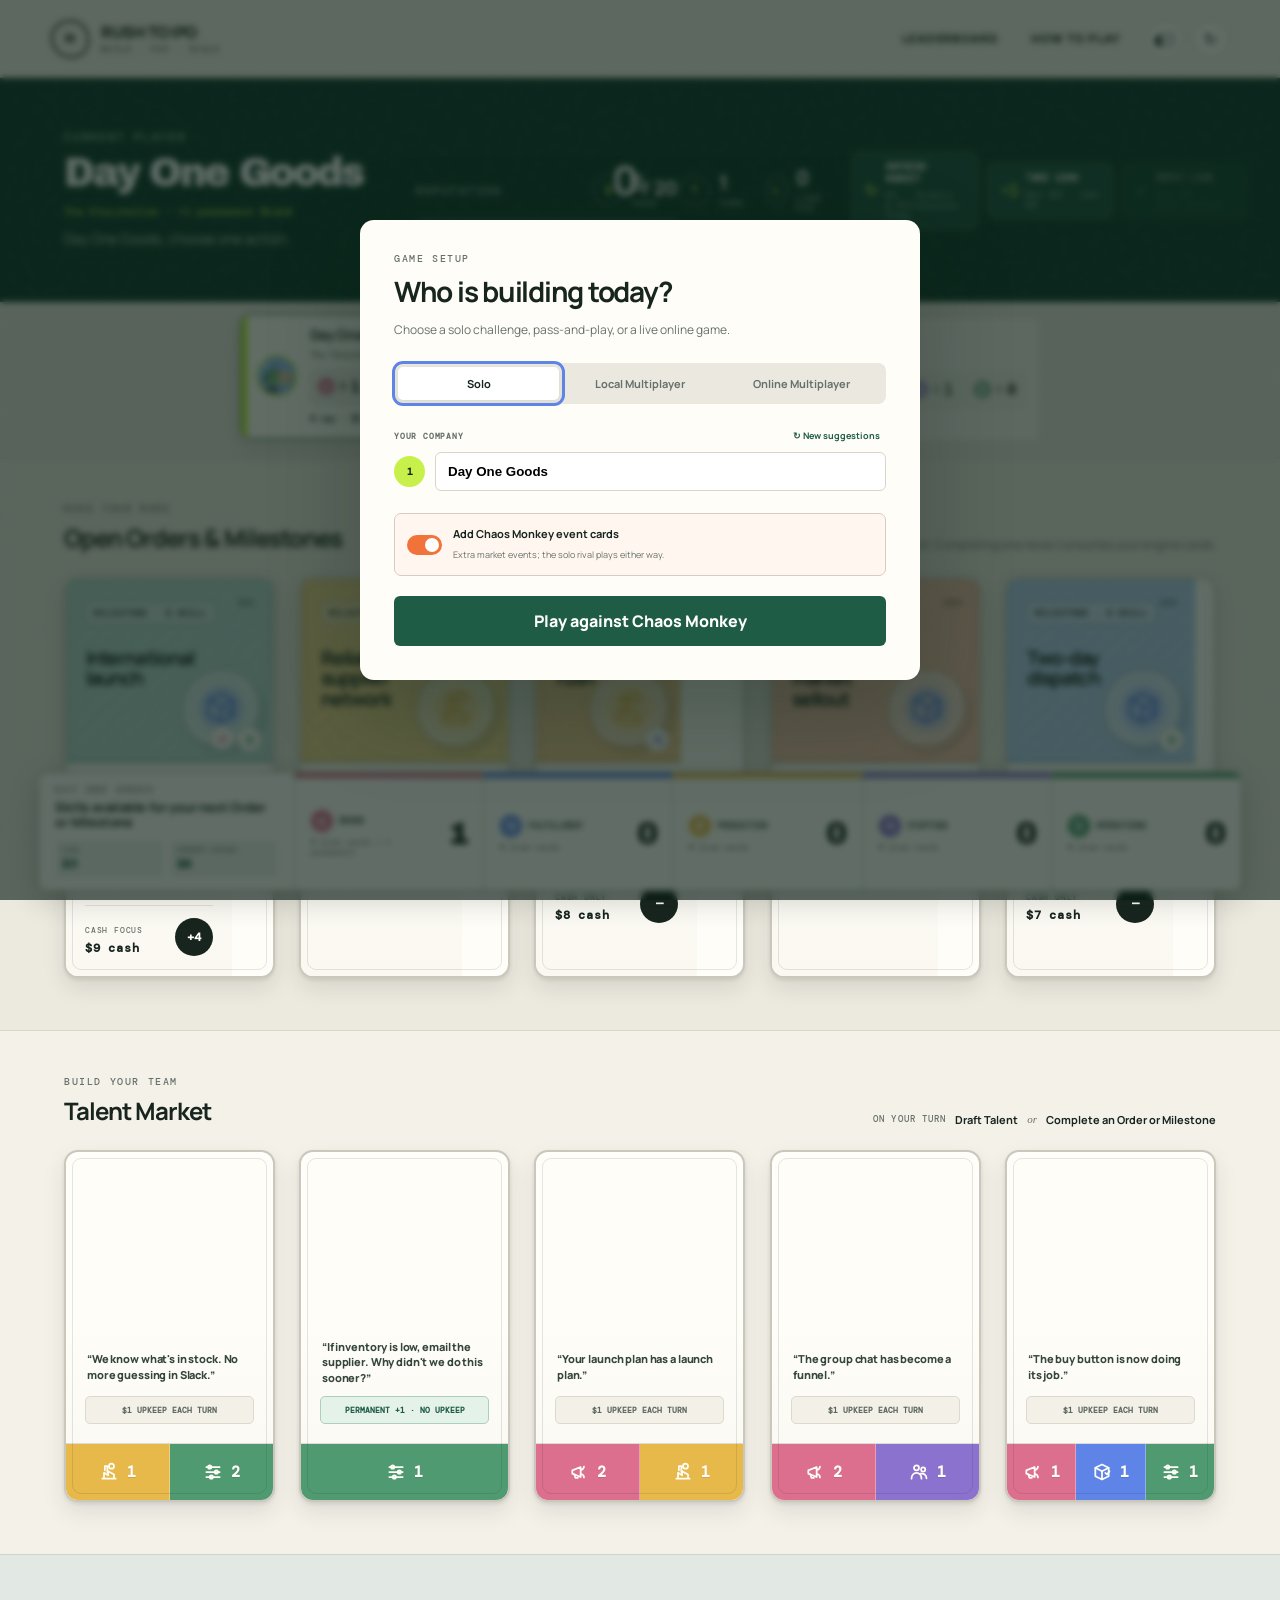
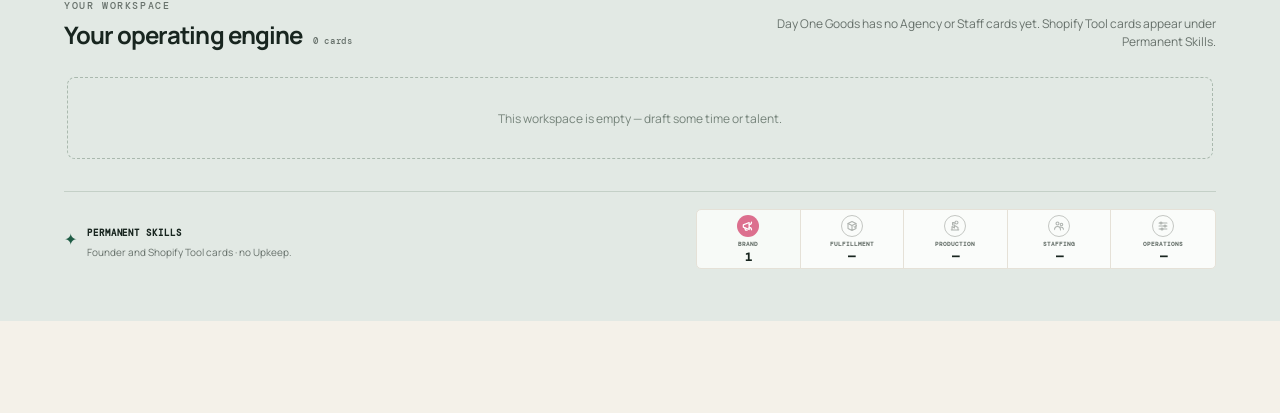
==== commit 31c41f1f: "feat: add cash-only and reputation-only objectives Assisted-By: devx/98d678c0-163e-4b59-8413-fe8a7db" ====
--- a/index.html
+++ b/index.html
@@ -118,7 +118,7 @@
       <li><span>02</span><div><b>Choose how you scale.</b><p>Agency and Staff cards provide 2–3 skill points but each costs $1 Upkeep. Shopify Tool cards provide one permanent skill with no Upkeep.</p></div></li>
       <li><span>03</span><div><b>Pay—or make cuts.</b><p>At the start of your turn, pay the full Upkeep or discard Agency and Staff cards until you can afford it.</p></div></li>
       <li><span>04</span><div><b>Borrow carefully.</b><p>A loan gives you $5 immediately but creates $8 of debt. Repaying $8 is free and does not use your turn. You cannot win while any loan remains.</p></div></li>
-      <li><span>05</span><div><b>Your engine is persistent.</b><p>Completing Orders and Milestones earns Cash and Reputation without discarding engine cards. Each requires 3–8 total skill points, split across its listed skills. Higher-skill cards pay more Cash.</p></div></li>
+      <li><span>05</span><div><b>Your engine is persistent.</b><p>Completing Orders and Milestones earns Cash, Reputation, or both without discarding engine cards. Each requires 3–8 total skill points, split across its listed skills. Some rewards are Cash-only or Reputation-only.</p></div></li>
       <li><span>06</span><div><b>Win with 20 reputation and no debt.</b><p>Solo games finish immediately. Multiplayer games finish the current round, play one final round, and award the win to the most reputable debt-free company.</p></div></li>
       <li><span>07</span><div><b>Play against the Chaos Monkey solo.</b><p>After every solo turn, the monkey takes one card from the Talent Market. It has a 1-in-5 chance to remove an open Order or Milestone instead. Optional event cards add even more chaos.</p></div></li>
     </ol>
--- a/styles.css
+++ b/styles.css
@@ -136,6 +136,8 @@
 .reward p { margin: 0; font: 500 8px "DM Mono"; color: var(--muted); letter-spacing: .1em; }
 .reward strong { display: block; margin-top: 5px; font-size: 12px; color: var(--ink); }
 .points { width: 38px; height: 38px; display: grid; place-items: center; background: var(--ink); color: white; border-radius: 50%; font: 700 12px "DM Mono"; }
+.milestone-card { display: flex; flex-direction: column; }
+.milestone-card .card-body { flex: 1; }
 .milestone-card.can-complete { border-color: #2f8a58; box-shadow: 0 0 0 4px rgba(47,138,88,.18), 0 16px 30px rgba(31,92,69,.2); }
 .milestone-card.can-complete:disabled { opacity: .9; filter: none; }
 .ready-badge { position: absolute; z-index: 4; top: 51px; right: 13px; padding: 6px 8px; border-radius: 20px; background: #1f7048; color: white; box-shadow: 0 4px 10px rgba(24,55,39,.2); font: 700 8px "DM Mono"; letter-spacing: .08em; }
@@ -144,7 +146,6 @@
 .market-card .card-top { min-height: 170px; padding: 0; color: var(--ink); background: color-mix(in srgb, var(--card-color) 24%, #fffdf8); box-shadow: inset 0 5px 0 var(--card-color); }
 .market-card .card-top::before { z-index: 1; opacity: 1; background: linear-gradient(180deg, rgba(255,253,248,.08) 34%, rgba(255,253,248,.96) 100%); }
 .market-card-art { position: absolute; inset: 5px 0 0; width: 100%; height: calc(100% - 5px); object-fit: cover; object-position: center; }
-.market-card .card-kind { position: absolute; top: 14px; left: 14px; z-index: 2; margin: 0; background: rgba(255,253,248,.88); backdrop-filter: blur(3px); }
 .market-card .card-number { z-index: 2; padding: 5px 7px; border: 1px solid rgba(24,37,31,.22); border-radius: 4px; background: rgba(255,253,248,.88); opacity: 1; backdrop-filter: blur(3px); }
 .market-card .card-top h3 { position: absolute; inset: auto 14px 13px; z-index: 2; max-width: 100%; text-shadow: 0 1px 0 rgba(255,255,255,.8); }
 .market-card .card-body { min-height: 170px; flex: 1; display: flex; flex-direction: column; justify-content: flex-end; align-items: stretch; padding-bottom: 76px; }
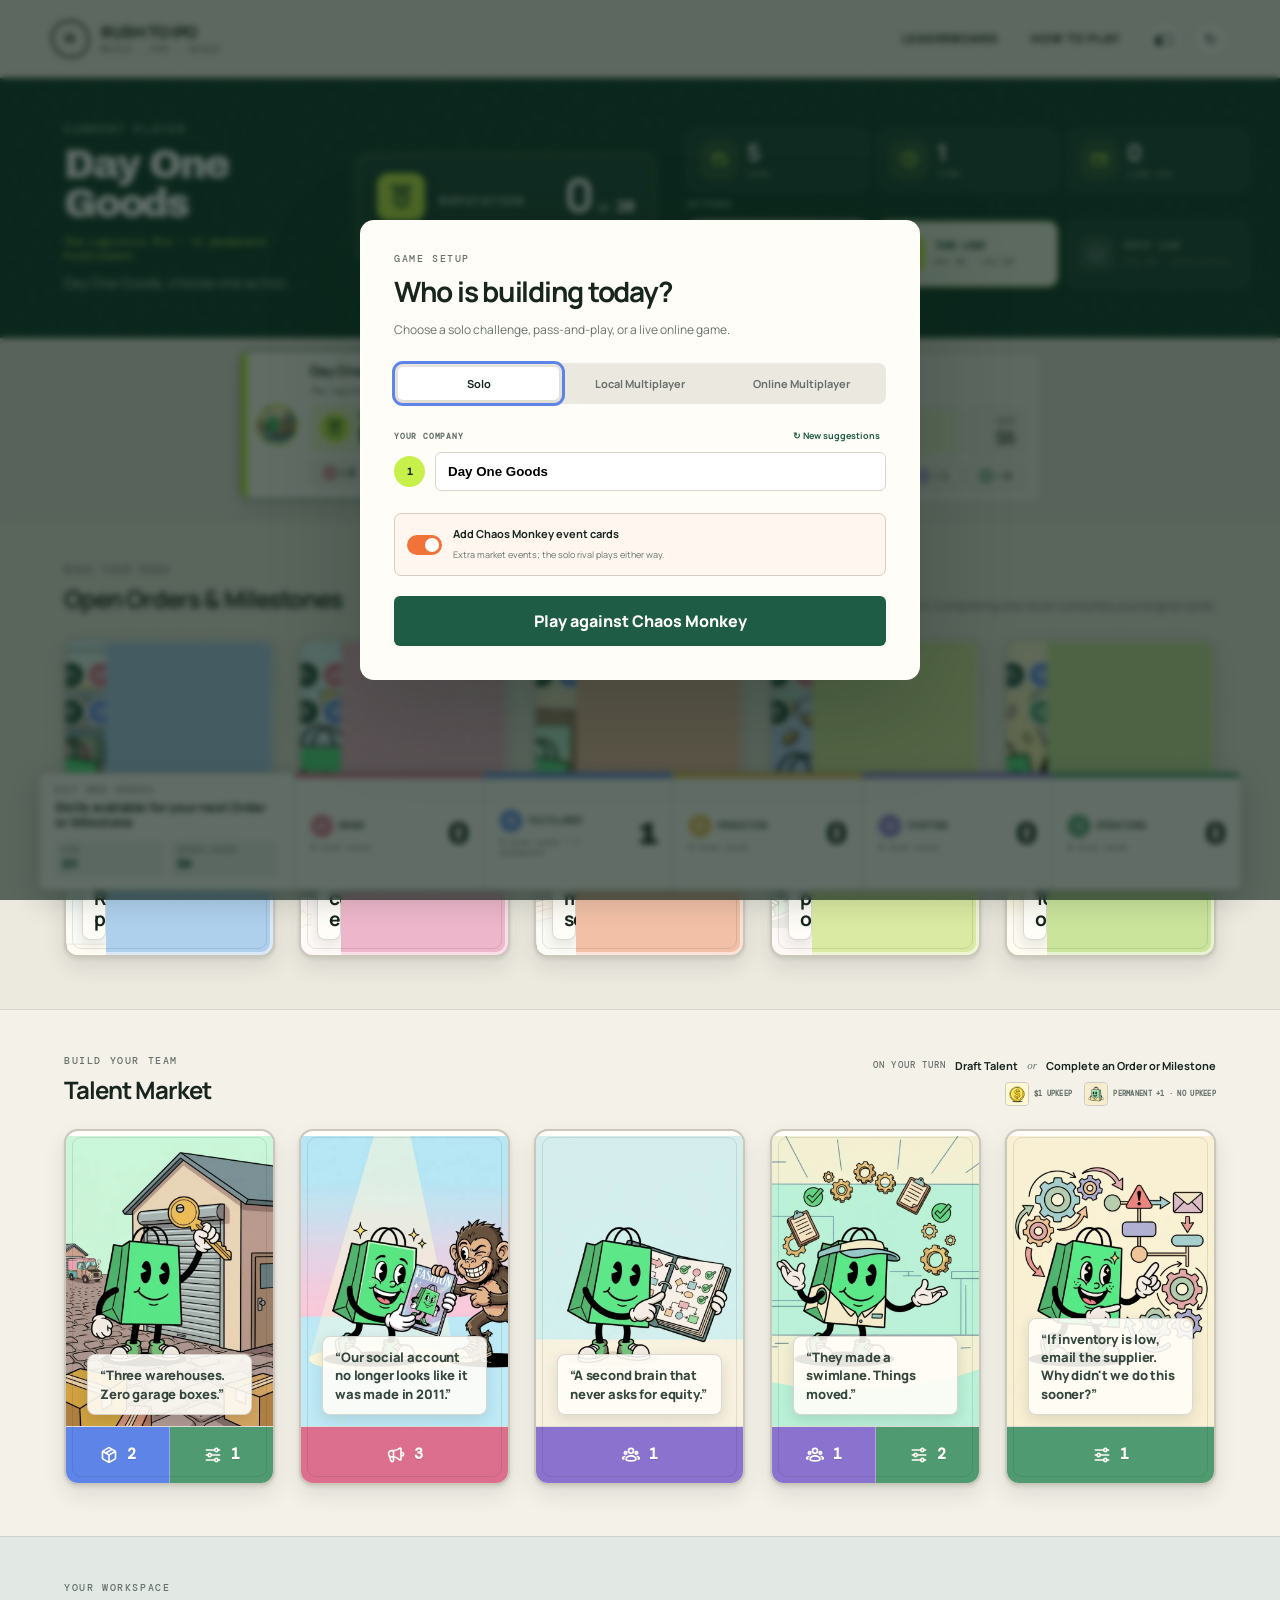
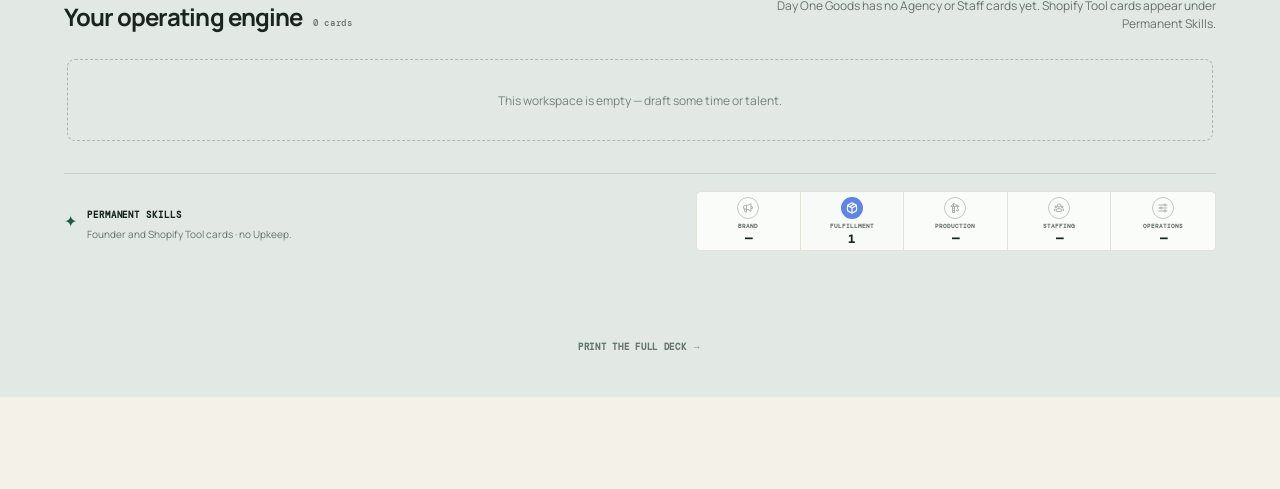
==== commit 558386b0: "feat: assign card-specific illustrations Assisted-By: devx/f15b8a47-13d5-43a8-8ef9-9df3cebae1db" ====
--- a/index.html
+++ b/index.html
@@ -25,11 +25,18 @@
 </head>
 <body>
   <svg class="icon-sprite" aria-hidden="true">
-    <symbol id="icon-brand" viewBox="0 0 24 24"><path d="M4 10v4l10 4V6L4 10Z"/><path d="M14 9.5c2.2 0 4-1.8 4-4M14 14.5c2.2 0 4 1.8 4 4M6.5 15l1.2 4h3"/></symbol>
-    <symbol id="icon-fulfillment" viewBox="0 0 24 24"><path d="m4 7 8-4 8 4-8 4-8-4Z"/><path d="M4 7v10l8 4 8-4V7M12 11v10"/><path d="m16 13 2 2 3-4"/></symbol>
-    <symbol id="icon-production" viewBox="0 0 24 24"><path d="M4 20h16M6 20v-7l5 3v-5l7 4v5"/><path d="M7 10V5h3v7M15 8a3 3 0 1 0 0-6 3 3 0 0 0 0 6Z"/></symbol>
-    <symbol id="icon-staffing" viewBox="0 0 24 24"><circle cx="9" cy="7" r="3"/><circle cx="17" cy="9" r="2.5"/><path d="M3 20c0-4 2.5-7 6-7s6 3 6 7M14 14c3.7-.8 7 1.7 7 5.5"/></symbol>
-    <symbol id="icon-operations" viewBox="0 0 24 24"><path d="M4 6h16M4 12h16M4 18h16"/><circle cx="8" cy="6" r="2"/><circle cx="16" cy="12" r="2"/><circle cx="10" cy="18" r="2"/></symbol>
+    <symbol id="icon-brand" viewBox="0 0 24 24"><path fill="currentColor" stroke="none" d="M19 4.741V8a3 3 0 1 1 0 6v3c0 1.648-1.881 2.589-3.2 1.6l-2.06-1.546A8.66 8.66 0 0 0 10 15.446v2.844a2.71 2.71 0 0 1-5.316.744l-1.57-5.496a4.7 4.7 0 0 1 3.326-7.73l3.018-.168a9.34 9.34 0 0 0 4.19-1.259l2.344-1.368C17.326 2.236 19 3.197 19 4.741M5.634 15.078l.973 3.407A.71.71 0 0 0 8 18.29v-3.01l-1.56-.087a5 5 0 0 1-.806-.115M17 4.741L14.655 6.11A11.3 11.3 0 0 1 10 7.604v5.819c1.787.246 3.488.943 4.94 2.031L17 17zM8 7.724l-1.45.08a2.7 2.7 0 0 0-.17 5.377l.17.015l1.45.08zM19 10v2a1 1 0 0 0 .117-1.993z"/></symbol>
+    <symbol id="icon-fulfillment" viewBox="0 0 24 24"><path fill="currentColor" stroke="none" d="M12.25 4.299a.5.5 0 0 0-.5 0L6.206 7.5l1.813 1.047l5.798-3.343zm3.568 2.06L10.02 9.702l1.73.999a.5.5 0 0 0 .5 0L17.794 7.5l-1.976-1.14Zm2.976 2.873l-5.544 3.201a2 2 0 0 1-.25.126v6.709l5.544-3.201a.5.5 0 0 0 .25-.433zM11 19.268v-6.709a3 3 0 0 1-.25-.126L5.206 9.232v6.402a.5.5 0 0 0 .25.433zm-.25-16.701a2.5 2.5 0 0 1 2.5 0l6.294 3.634a2.5 2.5 0 0 1 1.25 2.165v7.268a2.5 2.5 0 0 1-1.25 2.165l-6.294 3.634a2.5 2.5 0 0 1-2.5 0l-6.294-3.634a2.5 2.5 0 0 1-1.25-2.165V8.366a2.5 2.5 0 0 1 1.25-2.165z"/></symbol>
+    <symbol id="icon-production" viewBox="0 0 24 24"><path fill="currentColor" stroke="none" d="M8.232 2.36a1 1 0 0 1 1.14-.288l.107.05l11 6a1 1 0 0 1-.366 1.872L20 10h-2v2.994a.3.3 0 0 0 .057.085c.058.067.146.142.26.216l.122.072A3 3 0 1 1 14 16a1 1 0 0 1 1.993-.117L16 16a1 1 0 1 0 1.479-.878a3.4 3.4 0 0 1-.94-.741a2.15 2.15 0 0 1-.53-1.192L16 13v-3h-4v11a1 1 0 0 1-.883.993L11 22H7a1 1 0 0 1-.993-.883L6 21V10H4a1 1 0 0 1-.844-1.537l.076-.103zM10 17.618l-2 1V20h2zm0-4l-2 1v1.764l2-1zM10 10H8v2.382l2-1zM8 5.762L6.135 8H8zm2-1.077V8h6.078z"/></symbol>
+    <symbol id="icon-staffing" viewBox="0 0 24 24"><path fill="currentColor" stroke="none" d="M12 12c1.873 0 3.57.62 4.815 1.487c1.183.825 2.185 2.051 2.185 3.37c0 .724-.309 1.324-.796 1.77c-.458.421-1.056.694-1.672.88C15.301 19.88 13.68 20 12 20s-3.301-.12-4.532-.493c-.616-.186-1.214-.459-1.673-.88C5.31 18.182 5 17.582 5 16.858c0-1.319 1.002-2.545 2.185-3.37C8.43 12.62 10.127 12 12 12m0 2c-1.44 0-2.743.48-3.67 1.127c-.989.69-1.33 1.392-1.33 1.73c0 .304.352.494.672.614l.205.07l.17.052c.94.284 2.32.407 3.953.407c1.508 0 2.799-.105 3.728-.344l.304-.087l.19-.06c.343-.117.778-.314.778-.652s-.341-1.04-1.33-1.73C14.744 14.481 13.44 14 12 14m7-1c1.044 0 1.992.345 2.693.833c.64.447 1.307 1.19 1.307 2.096c0 1.335-1.297 1.813-2.463 1.98l-.3.037l-.289.025l-.138.008c.122-.345.19-.72.19-1.122a3.8 3.8 0 0 0-.107-.888c.386-.03.703-.08.939-.151c.104-.032.01-.13-.1-.215l-.107-.078l-.076-.051a2.7 2.7 0 0 0-.995-.418c-.38-.76-.964-1.418-1.586-1.943A4.8 4.8 0 0 1 19 13M5 13q.537.002 1.032.113c-.622.525-1.206 1.183-1.586 1.943a2.7 2.7 0 0 0-.995.418l-.128.088c-.127.092-.276.22-.155.256c.236.071.553.122.94.151a3.7 3.7 0 0 0-.108.888c0 .402.068.777.19 1.122l-.28-.02l-.296-.03c-1.202-.147-2.614-.607-2.614-2c0-.905.666-1.649 1.307-2.096A4.76 4.76 0 0 1 5 13m13.5-6a2.5 2.5 0 1 1 0 5a2.5 2.5 0 0 1 0-5m-13 0a2.5 2.5 0 1 1 0 5a2.5 2.5 0 0 1 0-5M12 3a4 4 0 1 1 0 8a4 4 0 0 1 0-8m6.5 6a.5.5 0 1 0 0 1a.5.5 0 0 0 0-1m-13 0a.5.5 0 1 0 0 1a.5.5 0 0 0 0-1M12 5a2 2 0 1 0 0 4a2 2 0 0 0 0-4"/></symbol>
+    <symbol id="icon-operations" viewBox="0 0 24 24"><path fill="currentColor" stroke="none" d="M16 15c1.306 0 2.418.835 2.83 2H20a1 1 0 1 1 0 2h-1.17a3.001 3.001 0 0 1-5.66 0H4a1 1 0 1 1 0-2h9.17A3 3 0 0 1 16 15m0 2a1 1 0 1 0 0 2a1 1 0 0 0 0-2M8 9a3 3 0 0 1 2.762 1.828l.067.172H20a1 1 0 0 1 .117 1.993L20 13h-9.17a3.001 3.001 0 0 1-5.592.172L5.17 13H4a1 1 0 0 1-.117-1.993L4 11h1.17A3 3 0 0 1 8 9m0 2a1 1 0 1 0 0 2a1 1 0 0 0 0-2m8-8c1.306 0 2.418.835 2.83 2H20a1 1 0 1 1 0 2h-1.17a3.001 3.001 0 0 1-5.66 0H4a1 1 0 0 1 0-2h9.17A3 3 0 0 1 16 3m0 2a1 1 0 1 0 0 2a1 1 0 0 0 0-2"/></symbol>
+    <symbol id="icon-reputation" viewBox="0 0 24 24"><path fill="currentColor" d="M9.42 2a2 2 0 0 1 1.736 1.008L12 4.484l.844-1.476A2 2 0 0 1 14.58 2h4.558a1.5 1.5 0 0 1 1.303 2.244l-3.382 5.918a7 7 0 1 1-10.118 0L3.559 4.244A1.5 1.5 0 0 1 4.862 2zM12 10a5 5 0 1 0 0 10a5 5 0 0 0 0-10m0 3a2 2 0 1 1 0 4a2 2 0 0 1 0-4m6.277-9H14.58l-1.428 2.5l1.06 1.857q.661.22 1.255.56zM9.42 4H5.723l2.81 4.917a6.96 6.96 0 0 1 3.176-.911z"/></symbol>
+    <symbol id="icon-cash" viewBox="0 0 24 24"><path fill="currentColor" d="M16 4a1 1 0 0 1 .117 1.993L16 6H5.5a.5.5 0 0 0-.09.992L5.5 7H19a2 2 0 0 1 1.995 1.85L21 9v9a2 2 0 0 1-1.85 1.995L19 20H5a2 2 0 0 1-1.995-1.85L3 18V6.5a2.5 2.5 0 0 1 2.336-2.495L5.5 4zM5 8.95V18h14V9H5.5q-.171 0-.337-.022zM15.5 12a1.5 1.5 0 1 1 0 3a1.5 1.5 0 0 1 0-3"/></symbol>
+    <symbol id="icon-turn" viewBox="0 0 24 24"><path fill="currentColor" d="M12 2c5.523 0 10 4.477 10 10s-4.477 10-10 10S2 17.523 2 12S6.477 2 12 2m0 2a8 8 0 1 0 0 16a8 8 0 0 0 0-16m0 2a1 1 0 0 1 .993.883L13 7v4.586l2.707 2.707a1 1 0 0 1-1.32 1.497l-.094-.083l-3-3a1 1 0 0 1-.284-.576L11 12V7a1 1 0 0 1 1-1"/></symbol>
+    <symbol id="icon-loan" viewBox="0 0 24 24"><path fill="currentColor" d="M19 4a3 3 0 0 1 3 3v10a3 3 0 0 1-3 3H5a3 3 0 0 1-3-3V7a3 3 0 0 1 3-3zm1 6H4v7a1 1 0 0 0 .883.993L5 18h14a1 1 0 0 0 .993-.883L20 17zm-3 3a1 1 0 0 1 .117 1.993L17 15h-3a1 1 0 0 1-.117-1.993L14 13zm2-7H5a1 1 0 0 0-1 1v1h16V7a1 1 0 0 0-1-1"/></symbol>
+    <symbol id="icon-refresh" viewBox="0 0 24 24"><path fill="currentColor" d="M2 12.08c-.006-.862.91-1.356 1.618-.975l.095.058l2.678 1.804c.972.655.377 2.143-.734 2.007l-.117-.02l-1.063-.234a8.002 8.002 0 0 0 14.804.605a1 1 0 0 1 1.82.828c-1.987 4.37-6.896 6.793-11.687 5.509A10 10 0 0 1 2 12.08m.903-4.228C4.89 3.482 9.799 1.06 14.59 2.343a10 10 0 0 1 7.414 9.581c.007.863-.91 1.358-1.617.976l-.096-.058l-2.678-1.804c-.972-.655-.377-2.143.734-2.007l.117.02l1.063.234A8.002 8.002 0 0 0 4.723 8.68a1 1 0 1 1-1.82-.828"/></symbol>
+    <symbol id="icon-take-loan" viewBox="0 0 24 24"><path fill="currentColor" d="M12 2c5.523 0 10 4.477 10 10s-4.477 10-10 10S2 17.523 2 12S6.477 2 12 2m0 2a8 8 0 1 0 0 16a8 8 0 0 0 0-16m0 3a1 1 0 0 1 1 1v3h3a1 1 0 1 1 0 2h-3v3a1 1 0 1 1-2 0v-3H8a1 1 0 1 1 0-2h3V8a1 1 0 0 1 1-1"/></symbol>
+    <symbol id="icon-repay-loan" viewBox="0 0 24 24"><path fill="currentColor" d="M12 2c5.523 0 10 4.477 10 10s-4.477 10-10 10S2 17.523 2 12S6.477 2 12 2m0 2a8 8 0 1 0 0 16a8 8 0 0 0 0-16m3.535 4.381a1 1 0 0 1 1.498 1.32l-.083.094l-5.586 5.587a1.1 1.1 0 0 1-1.46.085l-.096-.085l-2.758-2.758a1 1 0 0 1 1.32-1.498l.094.084l2.122 2.121l4.95-4.95Z"/></symbol>
   </svg>
   <div class="grain" aria-hidden="true"></div>
   <header class="topbar">
@@ -56,17 +63,21 @@
       <div class="score-card">
         <div class="chaos-banner" id="chaosBanner" hidden></div>
         <div class="endgame-banner" id="endgameBanner" hidden></div>
-        <div class="score-copy"><span>REPUTATION</span><strong><b id="score">0</b> / <span id="goal">20</span></strong></div>
+        <div class="score-heading">
+          <span class="score-icon"><svg aria-hidden="true"><use href="#icon-reputation"></use></svg></span>
+          <div class="score-copy"><span>REPUTATION</span><strong><b id="score">0</b><small>OF <span id="goal">20</span></small></strong></div>
+        </div>
         <div class="progress-track"><span id="scoreProgress"></span></div>
       </div>
       <div class="company-metrics">
-        <div><span class="metric-icon cash-icon">$</span><p><b id="cash">5</b><small>CASH</small></p></div>
-        <div><span class="metric-icon turn-icon">T</span><p><b id="turn">1</b><small>TURN</small></p></div>
-        <div><span class="metric-icon debt-icon">L</span><p><b id="debt">0</b><small>LOAN DUE</small></p></div>
+        <div class="metric"><span class="metric-icon cash-icon"><svg aria-hidden="true"><use href="#icon-cash"></use></svg></span><p><b id="cash">5</b><small>CASH</small></p></div>
+        <div class="metric"><span class="metric-icon turn-icon"><svg aria-hidden="true"><use href="#icon-turn"></use></svg></span><p><b id="turn">1</b><small>TURN</small></p></div>
+        <div class="metric"><span class="metric-icon debt-icon"><svg aria-hidden="true"><use href="#icon-loan"></use></svg></span><p><b id="debt">0</b><small>LOAN DUE</small></p></div>
         <div class="cash-actions">
-          <button class="invest-button" id="refreshMarketButton" disabled><span>↻</span><p>REFRESH MARKET<small>$1 · Orders & Milestones stay</small></p></button>
-          <button class="invest-button" id="takeLoanButton"><span>+$</span><p>TAKE LOAN<small>Get $5 · owe $8</small></p></button>
-          <button class="invest-button" id="repayLoanButton" disabled><span>✓</span><p>REPAY LOAN<small>Pay $8 · free action</small></p></button>
+          <p class="actions-label">ACTIONS</p>
+          <button class="invest-button" id="refreshMarketButton" type="button" disabled><span class="action-icon"><svg aria-hidden="true"><use href="#icon-refresh"></use></svg></span><span class="action-copy">REFRESH MARKET<small>$1 · Orders & Milestones stay</small></span></button>
+          <button class="invest-button" id="takeLoanButton" type="button"><span class="action-icon"><svg aria-hidden="true"><use href="#icon-take-loan"></use></svg></span><span class="action-copy">TAKE LOAN<small>Get $5 · owe $8</small></span></button>
+          <button class="invest-button" id="repayLoanButton" type="button" disabled><span class="action-icon"><svg aria-hidden="true"><use href="#icon-repay-loan"></use></svg></span><span class="action-copy">REPAY LOAN<small>Pay $8 · free action</small></span></button>
         </div>
       </div>
     </section>
@@ -83,7 +94,13 @@
     <section class="board-section market-section">
       <div class="section-heading">
         <div><p class="eyebrow">BUILD YOUR TEAM</p><h2>Talent Market</h2></div>
-        <div class="turn-choice"><span>ON YOUR TURN</span><b>Draft Talent</b><i>or</i><b>Complete an Order or Milestone</b></div>
+        <div class="market-heading-meta">
+          <div class="turn-choice"><span>ON YOUR TURN</span><b>Draft Talent</b><i>or</i><b>Complete an Order or Milestone</b></div>
+          <div class="economy-legend" aria-label="Talent card economy">
+            <span><img src="assets/economy/upkeep-coin.webp" alt="" aria-hidden="true" />$1 UPKEEP</span>
+            <span><img src="assets/economy/shopy-bag.webp" alt="" aria-hidden="true" />PERMANENT +1 · NO UPKEEP</span>
+          </div>
+        </div>
       </div>
       <div class="card-row market-row" id="marketRow" aria-live="polite"></div>
     </section>
@@ -101,6 +118,8 @@
       </div>
     </section>
   </main>
+
+  <footer class="site-footer"><a href="cards.html">Print the full deck <span aria-hidden="true">→</span></a></footer>
 
   <div class="toast" id="toast" role="status" aria-live="polite"></div>
 
--- a/styles.css
+++ b/styles.css
@@ -33,37 +33,51 @@
 .icon-button { width: 36px; height: 36px; border: 1px solid var(--line); border-radius: 50%; background: var(--white); }
 
 main { overflow: hidden; }
-.dashboard { min-height: 224px; padding: 38px clamp(22px, 5vw, 76px); background: var(--green-dark); color: white; display: grid; grid-template-columns: minmax(320px, 1fr) minmax(280px, 420px) minmax(520px, auto); align-items: center; gap: 32px; }
+.dashboard { min-height: 260px; padding: 32px clamp(22px, 5vw, 76px); background: var(--green-dark); color: white; display: grid; grid-template-columns: minmax(260px, 1fr) minmax(300px, .85fr) minmax(560px, 1.35fr); align-items: center; gap: clamp(24px, 2.5vw, 44px); }
 .eyebrow { margin: 0 0 7px; font: 500 10px/1 "DM Mono", monospace; letter-spacing: .16em; text-transform: uppercase; color: var(--muted); }
 .dashboard .eyebrow { color: #9fc5b4; }
 .company-intro .eyebrow { margin-bottom: 11px; font-size: 11px; }
 .company-intro h1 { max-width: 520px; margin: 0; font-family: "Archivo Black", Manrope, sans-serif; font-size: clamp(30px, 3.1vw, 43px); font-weight: 400; letter-spacing: -.055em; line-height: .98; text-wrap: balance; }
 .company-intro > p:last-child { margin: 10px 0 0; font-size: 14px; color: #c9d8d1; }
 .company-intro .founder-label { margin: 12px 0 0; color: var(--lime); font: 500 10px "DM Mono"; letter-spacing: .035em; line-height: 1.4; }
-.cash-actions { display: flex; gap: 7px; }
-.cash-actions .invest-button { min-width: 126px; }
-.score-card { margin-right: 18px; text-align: center; }
+.cash-actions { position: relative; grid-column: 1 / -1; display: grid; grid-template-columns: repeat(3, minmax(0, 1fr)); gap: 9px; padding-top: 21px; }
+.actions-label { position: absolute; top: 0; left: 0; margin: 0; color: #9fc0b1; font: 700 8px "DM Mono", monospace; letter-spacing: .16em; }
+.score-card { min-width: 0; padding: 18px 20px 17px; border: 1px solid rgba(200,240,75,.34); border-radius: 14px; background: rgba(255,255,255,.055); box-shadow: inset 0 1px rgba(255,255,255,.06); text-align: left; }
 .chaos-banner { margin: -9px 0 13px; padding: 8px 11px; border: 1px solid rgba(200,240,75,.38); border-radius: 6px; background: rgba(200,240,75,.09); text-align: left; }
 .chaos-banner b { display: block; color: var(--lime); font-size: 10px; }
 .chaos-banner span { display: block; margin-top: 3px; color: #c2d1ca; font-size: 8px; }
 .endgame-banner { margin: -9px 0 13px; padding: 9px 11px; border: 1px solid rgba(241,184,74,.52); border-radius: 6px; background: rgba(241,184,74,.13); text-align: left; }
 .endgame-banner b { display: block; color: #ffd873; font: 700 9px "DM Mono"; letter-spacing: .1em; }
 .endgame-banner span { display: block; margin-top: 4px; color: #d9e1dd; font-size: 9px; }
-.score-copy { display: flex; align-items: baseline; justify-content: space-between; margin-bottom: 12px; font: 500 11px "DM Mono", monospace; letter-spacing: .14em; color: #aac4b8; }
-.score-copy strong { color: white; font: 700 19px Manrope, sans-serif; letter-spacing: 0; }
-.score-copy b { font-size: 40px; }
-.progress-track { height: 9px; background: rgba(255,255,255,.14); border-radius: 99px; overflow: hidden; }
+.score-heading { display: grid; grid-template-columns: 48px minmax(0, 1fr); align-items: center; gap: 14px; margin-bottom: 13px; }
+.score-icon { width: 48px; height: 48px; display: grid; place-items: center; border-radius: 12px; background: var(--lime); color: var(--green-dark); box-shadow: 0 7px 16px rgba(5,25,17,.24); }
+.score-icon svg { width: 27px; height: 27px; fill: currentColor; }
+.score-copy { min-width: 0; display: flex; align-items: end; justify-content: space-between; gap: 12px; font: 600 11px "DM Mono", monospace; letter-spacing: .14em; color: #bad2c7; }
+.score-copy > span { padding-bottom: 9px; }
+.score-copy strong { flex: 0 0 auto; display: flex; align-items: baseline; gap: 7px; color: white; font-family: Manrope, sans-serif; letter-spacing: 0; line-height: .8; }
+.score-copy b { font-size: clamp(46px, 3.4vw, 62px); letter-spacing: -.06em; }
+.score-copy small { color: #bad2c7; font: 700 9px "DM Mono", monospace; letter-spacing: .08em; white-space: nowrap; }
+.score-copy small span { color: white; font-size: 15px; }
+.progress-track { height: 11px; background: rgba(255,255,255,.14); border: 1px solid rgba(255,255,255,.08); border-radius: 99px; overflow: hidden; }
 .progress-track span { display: block; width: 0; height: 100%; border-radius: inherit; background: var(--lime); transition: width .4s ease; }
-.company-metrics { justify-self: end; display: flex; align-items: center; gap: 22px; }
-.company-metrics > div { display: flex; align-items: center; gap: 9px; }
-.metric-icon { width: 31px; height: 31px; display: grid; place-items: center; border: 1px solid #527263; border-radius: 50%; color: var(--lime); font: 500 12px "DM Mono"; }
+.company-metrics { width: 100%; max-width: 680px; justify-self: end; display: grid; grid-template-columns: repeat(3, minmax(0, 1fr)); gap: 10px; }
+.metric { min-width: 0; display: flex; align-items: center; gap: 10px; padding: 10px 12px; border: 1px solid rgba(255,255,255,.14); border-radius: 10px; background: rgba(255,255,255,.045); }
+.metric-icon { width: 36px; height: 36px; flex: 0 0 auto; display: grid; place-items: center; border: 1px solid rgba(200,240,75,.36); border-radius: 10px; background: rgba(200,240,75,.09); color: var(--lime); }
+.metric-icon svg { width: 19px; height: 19px; fill: currentColor; }
 .company-metrics p { margin: 0; line-height: 1; }
-.company-metrics b { font-size: 20px; }
-.company-metrics small { display: block; margin-top: 5px; color: #9fc0b1; font: 500 8px "DM Mono"; letter-spacing: .14em; }
-.invest-button { display: flex; gap: 8px; align-items: center; border: 1px solid #527263; background: #1e513f; color: white; padding: 8px 12px; border-radius: 8px; cursor: pointer; text-align: left; }
-.invest-button span { color: var(--lime); }
-.invest-button p { font: 700 9px "DM Mono"; letter-spacing: .08em; }
-.invest-button:disabled { opacity: .4; cursor: not-allowed; }
+.company-metrics b { font-size: 23px; }
+.company-metrics small { display: block; margin-top: 5px; color: #9fc0b1; font: 500 8px/1.25 "DM Mono"; letter-spacing: .1em; }
+.invest-button { min-width: 0; min-height: 66px; display: flex; gap: 10px; align-items: center; border: 1px solid rgba(200,240,75,.7); background: #f3f6e9; color: var(--green-dark); padding: 9px 11px; border-radius: 10px; box-shadow: 0 5px 13px rgba(5,25,17,.2); cursor: pointer; text-align: left; transition: transform .16s ease, background .16s ease, border-color .16s ease, box-shadow .16s ease; }
+.action-icon { width: 35px; height: 35px; flex: 0 0 auto; display: grid; place-items: center; border-radius: 8px; background: var(--lime); color: var(--green-dark); }
+.action-icon svg { width: 20px; height: 20px; fill: currentColor; }
+.action-copy { min-width: 0; font: 800 9px/1.2 "DM Mono"; letter-spacing: .06em; }
+.invest-button small { color: #52675d; letter-spacing: .035em; }
+.invest-button:not(:disabled):hover { border-color: var(--lime); background: white; box-shadow: 0 8px 18px rgba(5,25,17,.28); transform: translateY(-2px); }
+.invest-button:not(:disabled):active { box-shadow: 0 2px 6px rgba(5,25,17,.2); transform: translateY(1px); }
+.invest-button:focus-visible { outline-color: var(--lime); }
+.invest-button:disabled { border-color: rgba(255,255,255,.18); background: rgba(255,255,255,.045); color: #8aa397; box-shadow: none; cursor: not-allowed; }
+.invest-button:disabled .action-icon { background: rgba(255,255,255,.09); color: #7c978b; }
+.invest-button:disabled small { color: #789084; }
 .player-strip { min-height: 120px; padding: 15px clamp(22px, 5vw, 76px); display: flex; justify-content: center; gap: 11px; border-bottom: 1px solid #c9c7bd; background: #e8e5dc; }
 .player-chip { position: relative; min-width: 265px; max-width: 395px; flex: 1; display: grid; grid-template-columns: auto 1fr auto; align-items: center; gap: 8px 12px; overflow: hidden; padding: 13px 15px; border: 1px solid #cbc8be; border-radius: 10px; background: rgba(255,253,248,.72); opacity: .76; transition: transform .2s ease, box-shadow .2s ease, opacity .2s ease; }
 .player-chip::before { content: ""; position: absolute; inset: 0 auto 0 0; width: 5px; background: var(--player-color); opacity: .7; }
@@ -76,11 +90,20 @@
 .player-chip b { display: block; overflow: hidden; font-size: 14px; letter-spacing: -.02em; text-overflow: ellipsis; white-space: nowrap; }
 .player-chip p small { display: block; margin-top: 7px; color: var(--muted); font: 500 9px "DM Mono"; line-height: 1.25; }
 .player-chip em { grid-column: 3; grid-row: 1; padding: 4px 6px; border-radius: 3px; background: #e5f1d1; color: var(--green); font: 700 8px "DM Mono"; letter-spacing: .08em; }
+.player-score { grid-column: 2 / 4; display: grid; grid-template-columns: minmax(0, 1fr) auto; align-items: stretch; gap: 7px; }
+.player-reputation { min-width: 0; display: flex; align-items: center; gap: 8px; padding: 6px 9px; border: 1px solid rgba(31,92,69,.16); border-radius: 7px; background: rgba(200,240,75,.2); }
+.player-reputation-icon { width: 30px; height: 30px; flex: 0 0 auto; display: grid; place-items: center; border-radius: 50%; background: var(--lime); color: var(--green-dark); }
+.player-reputation-icon svg { width: 18px; height: 18px; fill: currentColor; }
+.player-reputation-copy { min-width: 0; display: flex; flex-direction: column; gap: 2px; }
+.player-reputation-copy small, .player-cash small { color: #526159; font: 700 7px "DM Mono"; letter-spacing: .1em; }
+.player-reputation-copy strong { font-size: 27px; letter-spacing: -.055em; line-height: .8; }
+.player-cash { min-width: 58px; display: flex; flex-direction: column; align-items: end; justify-content: center; gap: 3px; padding: 6px 8px; border: 1px solid #dcd9cf; border-radius: 7px; background: #f1efe9; }
+.player-cash strong { font-size: 18px; letter-spacing: -.035em; line-height: .9; }
+.player-cash > span { color: var(--orange); font: 700 7px "DM Mono"; white-space: nowrap; }
 .player-skills { grid-column: 2 / 4; display: grid; grid-template-columns: repeat(5, 1fr); gap: 3px; }
-.player-skills span { display: flex; justify-content: center; align-items: center; gap: 5px; min-height: 36px; padding: 6px 7px; border: 1px solid #dcd9cf; border-radius: 5px; background: #f1efe9; font: 700 15px "DM Mono"; box-shadow: inset 0 1px 0 rgba(255,255,255,.7); }
-.player-skills .skill-icon { width: 17px; height: 17px; padding: 3px; border-radius: 50%; background: var(--stat-color); color: white; stroke-width: 2.2; }
-.player-skills small { color: #626e67; font: 700 10px "DM Mono"; }
-.player-score { grid-column: 2 / 4; color: #526159; font: 700 9px "DM Mono"; letter-spacing: .02em; }
+.player-skills span { min-width: 0; display: flex; justify-content: center; align-items: center; gap: 3px; min-height: 26px; padding: 3px 4px; border: 1px solid #dddacf; border-radius: 5px; background: rgba(241,239,233,.68); color: #526159; font: 700 12px "DM Mono"; }
+.player-skills .skill-icon { width: 14px; height: 14px; padding: 2px; border-radius: 50%; background: var(--stat-color); color: white; stroke-width: 2.2; }
+.player-skills small { color: #6d7771; font: 700 8px "DM Mono"; }
 .player-chip .player-dot, .player-chip .player-avatar { grid-row: 1 / 4; }
 .monkey-chip { align-content: center; border-color: #dfb18f; background: #fff4e9; }
 .monkey-chip > strong { grid-column: 2; color: var(--orange); font: 700 13px "DM Mono"; }
@@ -92,9 +115,13 @@
 .section-heading { display: flex; justify-content: space-between; align-items: end; gap: 20px; margin-bottom: 23px; }
 .section-heading h2 { margin: 0; font-size: 24px; letter-spacing: -.04em; }
 .section-heading > p { max-width: 440px; margin: 0; font-size: 12px; line-height: 1.5; color: var(--muted); text-align: right; }
+.market-heading-meta { display: grid; justify-items: end; gap: 9px; }
 .turn-choice { display: flex; align-items: center; gap: 9px; font-size: 11px; }
 .turn-choice span { font: 500 9px "DM Mono"; color: var(--muted); letter-spacing: .12em; }
 .turn-choice i { color: var(--muted); font-family: Georgia, serif; }
+.economy-legend { display: flex; align-items: center; gap: 12px; color: var(--muted); font: 700 7px "DM Mono"; letter-spacing: .04em; }
+.economy-legend span { display: flex; align-items: center; gap: 5px; }
+.economy-legend img { width: 24px; height: 24px; border: 1px solid rgba(24,37,31,.18); border-radius: 4px; object-fit: cover; }
 .card-row { display: grid; gap: clamp(13px, 2vw, 24px); }
 .milestone-row { grid-template-columns: repeat(5, minmax(165px, 1fr)); }
 .market-row { grid-template-columns: repeat(5, minmax(165px, 1fr)); }
@@ -132,36 +159,60 @@
 .stat-grid.compact .stat-slot:last-child { border-right: 0; }
 .stat-grid.compact .stat-slot em { width: 100%; color: var(--muted); font-size: 6px; text-transform: uppercase; text-overflow: clip; }
 .stat-grid.compact .stat-slot strong { min-width: 0; line-height: 1; text-align: center; }
-.reward { display: flex; justify-content: space-between; align-items: end; margin-top: 24px; padding-top: 12px; border-top: 1px solid #e6e2d8; }
-.reward p { margin: 0; font: 500 8px "DM Mono"; color: var(--muted); letter-spacing: .1em; }
-.reward strong { display: block; margin-top: 5px; font-size: 12px; color: var(--ink); }
-.points { width: 38px; height: 38px; display: grid; place-items: center; background: var(--ink); color: white; border-radius: 50%; font: 700 12px "DM Mono"; }
+.reward { position: absolute; inset: auto 0 0; display: flex; align-items: stretch; border-top: 1px solid #d9d6cd; background: #efede7; }
+.reward-item { min-width: 0; min-height: 58px; flex: 1 1 0; display: flex; justify-content: center; align-items: center; gap: 8px; padding: 10px 6px; border-right: 1px solid #d9d6cd; color: var(--ink); }
+.reward-item:last-child { border-right: 0; }
+.reward-item strong { min-width: 0; overflow: hidden; font: 700 12px "DM Mono"; text-overflow: ellipsis; white-space: nowrap; }
+.reward-item.is-empty { color: #606a65; }
+.reward-item.is-empty .reward-icon { background: #dcdad3; color: #59645e; }
+.reward-icon { width: 27px; height: 27px; flex: 0 0 auto; padding: 5px; border-radius: 50%; background: var(--ink); color: #fffdf8; fill: currentColor; }
 .milestone-card { display: flex; flex-direction: column; }
-.milestone-card .card-body { flex: 1; }
+.milestone-row .milestone-card { background: var(--objective-color); }
+.milestone-row .milestone-card .card-top { min-height: 315px; flex: 1; display: grid; place-items: center; border-bottom: 0; }
+.milestone-row .milestone-card .card-top::before { z-index: 1; opacity: 1; background: linear-gradient(180deg, rgba(255,253,248,.5), transparent 35%, transparent 56%, rgba(255,253,248,.94) 88%); }
+.milestone-card .card-body { flex: 1; padding-bottom: 82px; }
+.objective-card-art { position: absolute; inset: 0; z-index: 0; }
+.objective-card-art img { display: block; width: 100%; height: 100%; object-fit: cover; object-position: center; }
+.milestone-row .milestone-card .card-top h3 { position: absolute; inset: auto 16px 15px; z-index: 2; width: auto; max-width: none; padding: 10px 11px; border: 1px solid rgba(24,37,31,.17); border-radius: 8px; background: rgba(255,253,248,.88); box-shadow: 0 5px 14px rgba(24,37,31,.12); text-align: left; backdrop-filter: blur(3px); }
+.objective-requirements, .objective-rewards { position: absolute; top: 20px; z-index: 2; display: flex; flex-direction: column; gap: 7px; }
+.objective-requirements { left: 20px; align-items: flex-start; }
+.objective-rewards { right: 20px; align-items: flex-end; }
+.objective-requirement { display: inline-flex; align-items: center; gap: 5px; padding: 3px 6px 3px 3px; border-radius: 18px; background: rgba(255,253,248,.88); box-shadow: 0 2px 7px rgba(24,37,31,.1); color: var(--ink); font: 700 11px "DM Mono"; backdrop-filter: blur(3px); }
+.objective-requirement .skill-icon { width: 24px; height: 24px; padding: 5px; border-radius: 50%; background: var(--stat-color); color: white; stroke-width: 2.1; }
+.objective-requirement strong { font-size: 15px; line-height: 1; }
+.objective-reward { display: inline-flex; flex-direction: row-reverse; align-items: center; gap: 5px; padding: 3px 3px 3px 6px; border-radius: 18px; background: rgba(255,253,248,.88); box-shadow: 0 2px 7px rgba(24,37,31,.1); color: var(--ink); font: 700 11px "DM Mono"; backdrop-filter: blur(3px); }
+.objective-reward .reward-icon { width: 24px; height: 24px; background: var(--green-dark); color: white; }
+.objective-reward strong { font-size: 15px; line-height: 1; }
 .milestone-card.can-complete { border-color: #2f8a58; box-shadow: 0 0 0 4px rgba(47,138,88,.18), 0 16px 30px rgba(31,92,69,.2); }
 .milestone-card.can-complete:disabled { opacity: .9; filter: none; }
-.ready-badge { position: absolute; z-index: 4; top: 51px; right: 13px; padding: 6px 8px; border-radius: 20px; background: #1f7048; color: white; box-shadow: 0 4px 10px rgba(24,55,39,.2); font: 700 8px "DM Mono"; letter-spacing: .08em; }
-.milestone-card.can-complete .points { background: #1f7048; }
+.ready-badge { position: absolute; z-index: 4; right: 13px; bottom: 78px; padding: 6px 8px; border-radius: 20px; background: #1f7048; color: white; box-shadow: 0 4px 10px rgba(24,55,39,.2); font: 700 8px "DM Mono"; letter-spacing: .08em; }
 .market-card { display: flex; flex-direction: column; }
-.market-card .card-top { min-height: 170px; padding: 0; color: var(--ink); background: color-mix(in srgb, var(--card-color) 24%, #fffdf8); box-shadow: inset 0 5px 0 var(--card-color); }
-.market-card .card-top::before { z-index: 1; opacity: 1; background: linear-gradient(180deg, rgba(255,253,248,.08) 34%, rgba(255,253,248,.96) 100%); }
-.market-card-art { position: absolute; inset: 5px 0 0; width: 100%; height: calc(100% - 5px); object-fit: cover; object-position: center; }
-.market-card .card-number { z-index: 2; padding: 5px 7px; border: 1px solid rgba(24,37,31,.22); border-radius: 4px; background: rgba(255,253,248,.88); opacity: 1; backdrop-filter: blur(3px); }
-.market-card .card-top h3 { position: absolute; inset: auto 14px 13px; z-index: 2; max-width: 100%; text-shadow: 0 1px 0 rgba(255,255,255,.8); }
-.market-card .card-body { min-height: 170px; flex: 1; display: flex; flex-direction: column; justify-content: flex-end; align-items: stretch; padding-bottom: 76px; }
-.card-flavour { min-height: 34px; margin: 0 2px; color: #35463d; font: 800 11px/1.4 Manrope, sans-serif; letter-spacing: -.012em; }
+.market-card .card-top { min-height: 170px; padding: 0; border-bottom: 0; color: var(--ink); background: transparent; }
+.market-card .card-top::before { display: none; }
+.market-card-accent { position: absolute; inset: 0 0 auto; z-index: 2; height: 5px; display: flex; }
+.market-card-accent span { flex: 1 1 0; background: var(--stat-color); }
+.market-card-accent span:not(:last-child) { border-right: 1px solid rgba(255,253,248,.34); }
+.market-card-art { position: absolute; inset: 5px 0 57px; z-index: 0; overflow: hidden; }
+.market-card-art img { display: block; width: 100%; height: 100%; object-fit: cover; object-position: center; }
+.card-economy-badge { position: absolute; top: 10px; right: 10px; z-index: 2; width: 36px; height: 36px; overflow: hidden; border: 1px solid rgba(24,37,31,.22); border-radius: 7px; background: #fffaf0; box-shadow: 0 3px 8px rgba(24,37,31,.12); }
+.card-economy-badge img { display: block; width: 100%; height: 100%; object-fit: cover; }
+.market-card .card-top h3 { position: absolute; inset: 17px 52px auto 14px; z-index: 2; max-width: 100%; text-shadow: 0 1px 0 #fffdf8, 0 0 8px #fffdf8; }
+.market-card .card-body { z-index: 1; min-height: 170px; flex: 1; display: flex; flex-direction: column; justify-content: flex-end; align-items: stretch; padding-bottom: 68px; background: transparent; }
+.card-flavour { min-height: 34px; margin: 0 2px; padding: 11px 12px; border: 1px solid rgba(24,37,31,.16); border-radius: 8px; background: rgba(255,253,248,.9); box-shadow: 0 5px 14px rgba(24,37,31,.12); color: #35463d; font: 800 13px/1.4 Manrope, sans-serif; letter-spacing: -.012em; }
 .market-card-footer { position: absolute; inset: auto 0 0; z-index: 2; display: flex; border-top: 1px solid rgba(24,37,31,.14); }
 .market-card-stat { flex: 1 1 0; min-height: 56px; display: flex; justify-content: center; align-items: center; gap: 8px; padding: 11px 9px; border-right: 1px solid rgba(255,253,248,.34); background: var(--stat-color); color: #fffdf8; font: 700 15px "DM Mono"; text-shadow: 0 1px 0 rgba(24,37,31,.12); }
 .market-card-stat:last-child { border-right: 0; }
 .market-card-stat .skill-icon { width: 20px; height: 20px; stroke-width: 2.1; }
 .market-card-stat strong { line-height: 1; }
-.card-economy { margin-top: 11px; padding: 8px; border: 1px solid #ddd9cf; border-radius: 5px; background: #f3f0e8; color: #5d675f; font: 700 8px "DM Mono"; text-align: center; text-transform: uppercase; }
-.card-economy.tool { border-color: #acd0b9; background: #e5f2e9; color: var(--green); }
 .upkeep-label { display: block; margin-top: 9px; color: #8a5d3d; font: 700 8px "DM Mono"; text-transform: uppercase; }
 .market-card:nth-child(even):hover { transform: translateY(-5px) rotate(.35deg); }
 .card-number { position: absolute; top: 17px; right: 17px; font: 500 10px "DM Mono"; opacity: .5; }
 
 .workspace { background: #e2e9e4; border-top: 1px solid #cad4cc; min-height: 275px; }
+.site-footer { padding: 30px 24px 42px; background: #e2e9e4; text-align: center; }
+.site-footer a { color: #66766d; font: 600 9px "DM Mono"; letter-spacing: .08em; text-decoration: none; text-transform: uppercase; }
+.site-footer a:hover { color: var(--green); text-decoration: underline; text-underline-offset: 4px; }
+.site-footer a:focus-visible { outline: 3px solid var(--blue); outline-offset: 5px; }
 .hand-heading h2 span { margin-left: 7px; font: 500 9px "DM Mono"; color: var(--muted); letter-spacing: .08em; }
 .skill-bank { position: fixed; z-index: 15; left: clamp(12px, 3vw, 46px); right: clamp(12px, 3vw, 46px); bottom: 9px; display: grid; grid-template-columns: 1.35fr repeat(5, 1fr); gap: 1px; margin: 0; overflow: hidden; border: 1px solid #9eaea2; border-radius: 9px; background: #bdcbc1; box-shadow: 0 9px 30px rgba(20,38,29,.2); }
 .skill-bank-title, .skill-total { min-height: 105px; padding: 12px 16px; background: var(--white); }
@@ -368,9 +419,9 @@
   *, *::before, *::after { scroll-behavior: auto !important; animation-duration: .01ms !important; animation-iteration-count: 1 !important; transition-duration: .01ms !important; }
 }
 @media (max-width: 1200px) {
-  .dashboard { grid-template-columns: 1fr 1fr; }
+  .dashboard { grid-template-columns: minmax(240px, .75fr) minmax(0, 1.25fr); }
   .score-card { grid-row: 2; grid-column: 1 / -1; }
-  .company-metrics { justify-self: end; }
+  .company-metrics { max-width: none; justify-self: stretch; }
   .milestone-row { grid-template-columns: repeat(2, 1fr); }
   .market-row { grid-template-columns: repeat(3, 1fr); }
 }
@@ -378,14 +429,24 @@
   .topbar { height: 66px; }
   .text-button { display: none; }
   .dashboard { grid-template-columns: 1fr; gap: 25px; padding-top: 28px; }
-  .company-metrics { justify-self: start; flex-wrap: wrap; }
-  .cash-actions { flex-wrap: wrap; }
+  .company-metrics { justify-self: stretch; }
+  .cash-actions { grid-template-columns: 1fr; }
   .player-strip { justify-content: start; overflow-x: auto; }
-  .player-chip { min-width: 175px; }
+  .player-chip { min-width: 250px; }
+  .player-reputation-copy small { font-size: 6px; letter-spacing: .06em; }
+  .player-skills span { gap: 2px; padding: 2px; }
+  .player-skills small { display: none; }
   .score-card { grid-row: auto; grid-column: auto; width: 100%; }
+  .score-copy { align-items: start; flex-direction: column; gap: 8px; }
+  .score-copy > span { padding-bottom: 0; }
+  .metric { padding: 9px; }
+  .metric-icon { width: 32px; height: 32px; }
+  .company-metrics b { font-size: 20px; }
   .section-heading { align-items: start; flex-direction: column; }
   .section-heading > p { text-align: left; }
+  .market-heading-meta { justify-items: start; }
   .turn-choice { flex-wrap: wrap; }
+  .economy-legend { flex-wrap: wrap; }
   .milestone-row, .market-row { display: flex; overflow-x: auto; padding: 5px 5px 20px; scroll-snap-type: x mandatory; }
   .milestone-row .game-card { flex: 0 0 270px; scroll-snap-align: start; }
   .market-row .game-card { flex: 0 0 225px; scroll-snap-align: start; }
